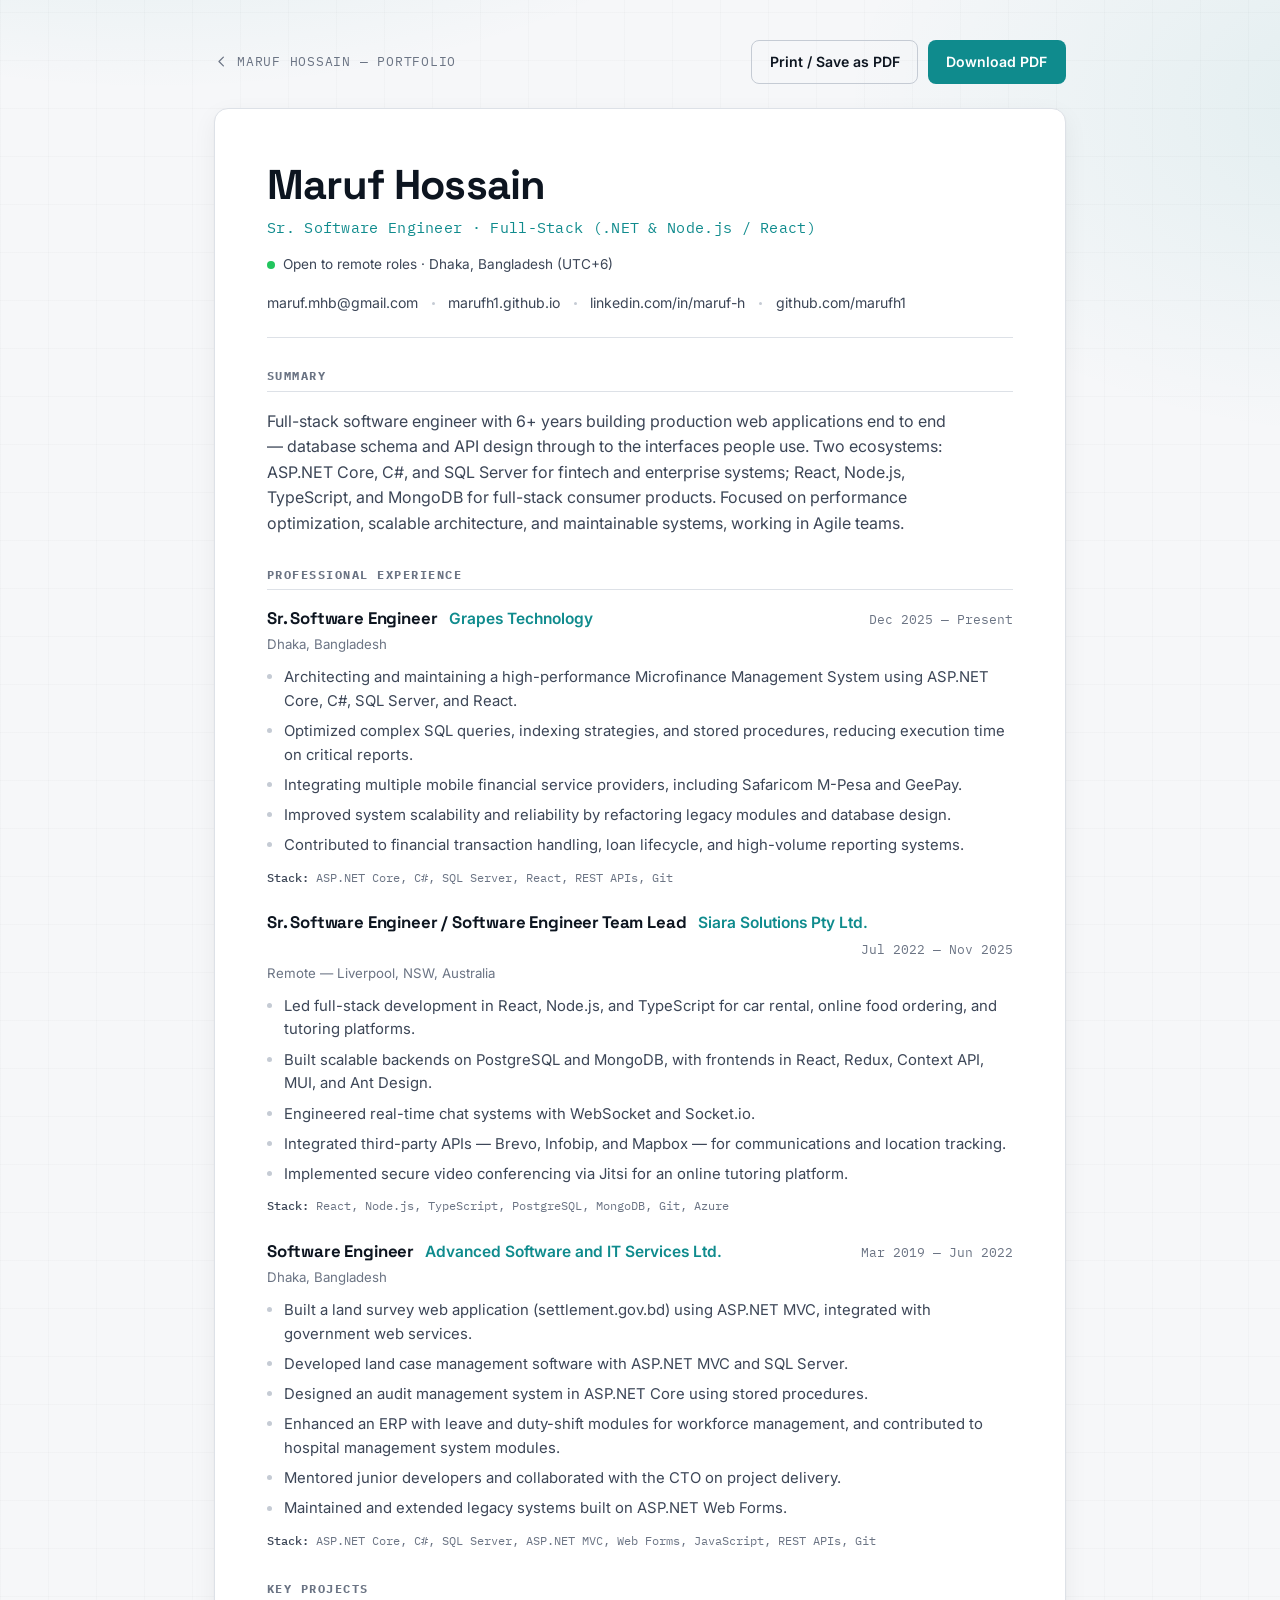
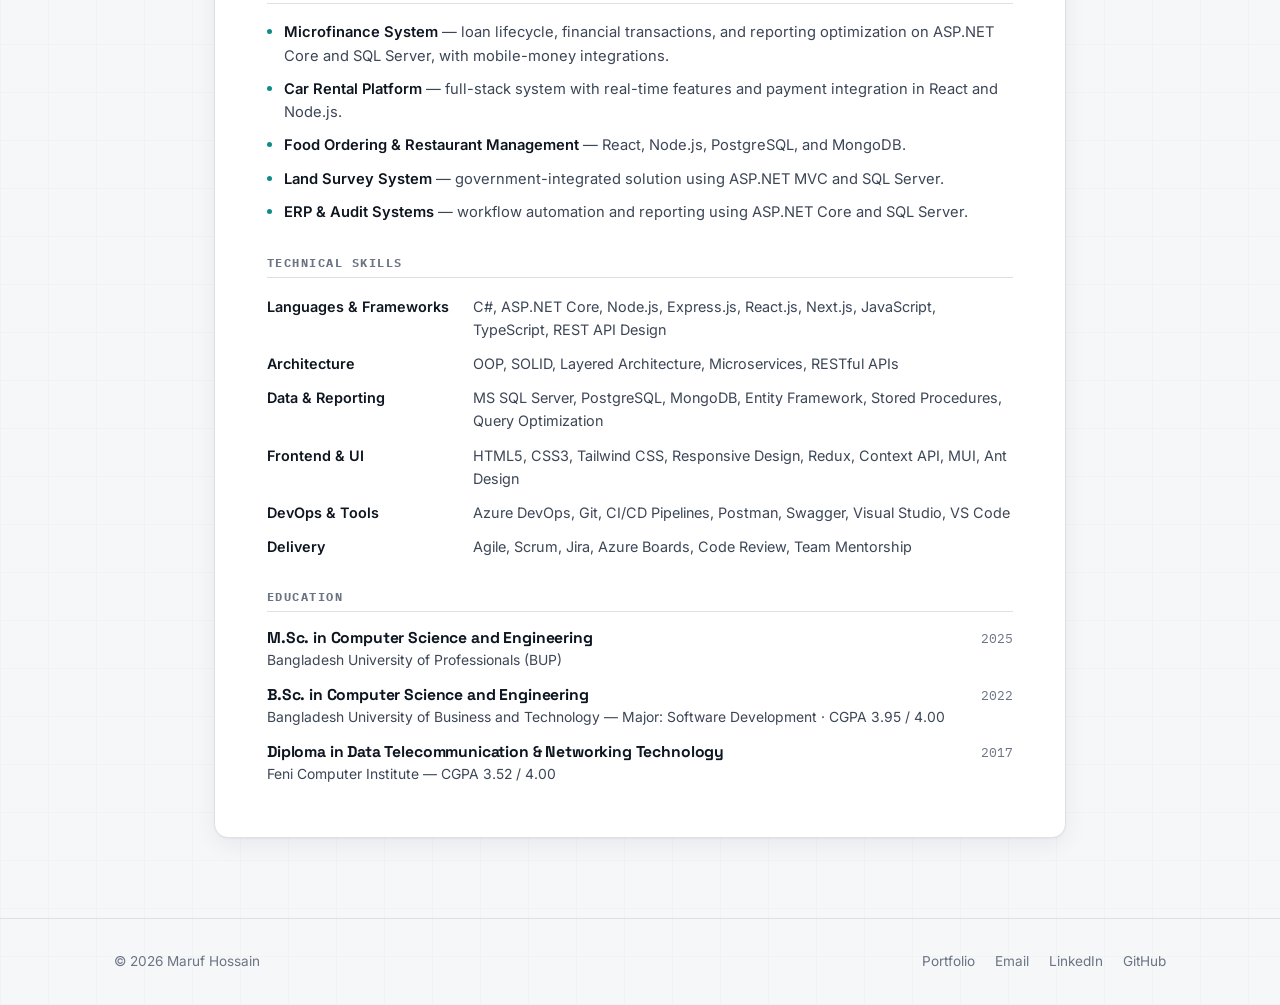
==== resume/index.html @ 2d306244 "ok" ====
<!doctype html>
<html lang="en">
<head>
<meta charset="UTF-8" />
<meta name="viewport" content="width=device-width, initial-scale=1" />
<title>Résumé — Maruf Hossain, Full-Stack Software Engineer</title>
<meta name="description" content="Résumé of Maruf Hossain — full-stack software engineer with 6+ years across ASP.NET Core, C#, SQL Server, React, Node.js, and TypeScript. Fintech and product platforms. Open to remote roles." />
<meta name="author" content="Maruf Hossain" />
<link rel="canonical" href="https://marufh1.github.io/resume/" />
<meta name="robots" content="index, follow" />

<!-- Open Graph -->
<meta property="og:type" content="profile" />
<meta property="og:site_name" content="Maruf Hossain" />
<meta property="og:locale" content="en_US" />
<meta property="og:title" content="Résumé — Maruf Hossain, Full-Stack Software Engineer" />
<meta property="og:description" content="6+ years across ASP.NET Core, SQL Server, React, and Node.js — fintech and product platforms. Open to remote roles." />
<meta property="og:url" content="https://marufh1.github.io/resume/" />
<meta property="og:image" content="https://marufh1.github.io/assets/img/og-card.png" />
<meta property="og:image:width" content="1200" />
<meta property="og:image:height" content="630" />
<meta name="twitter:card" content="summary_large_image" />
<meta name="twitter:title" content="Résumé — Maruf Hossain" />
<meta name="twitter:description" content="Full-stack software engineer — ASP.NET Core, SQL Server, React, Node.js. Open to remote roles." />
<meta name="twitter:image" content="https://marufh1.github.io/assets/img/og-card.png" />

<meta name="theme-color" content="#0a0f16" />
<link rel="icon" href="/favicon.svg" type="image/svg+xml" />
<link rel="apple-touch-icon" href="/apple-touch-icon.png" />
<link rel="manifest" href="/site.webmanifest" />
<link rel="preconnect" href="https://fonts.googleapis.com" />
<link rel="preconnect" href="https://fonts.gstatic.com" crossorigin />
<link href="https://fonts.googleapis.com/css2?family=Space+Grotesk:wght@500;600;700&family=Inter:wght@400;500;600;700&family=IBM+Plex+Mono:wght@500&display=swap" rel="stylesheet" />
<link rel="stylesheet" href="/assets/css/styles.css" />
<link rel="stylesheet" href="/assets/css/resume.css" />

<script type="application/ld+json">
{
  "@context": "https://schema.org",
  "@type": "ProfilePage",
  "url": "https://marufh1.github.io/resume/",
  "name": "Résumé — Maruf Hossain",
  "mainEntity": {
    "@type": "Person",
    "@id": "https://marufh1.github.io/#person",
    "name": "Maruf Hossain",
    "jobTitle": "Sr. Software Engineer",
    "url": "https://marufh1.github.io/",
    "image": "https://marufh1.github.io/assets/img/maruf-hossain.png",
    "email": "mailto:maruf.mhb@gmail.com",
    "address": { "@type": "PostalAddress", "addressLocality": "Dhaka", "addressCountry": "BD" },
    "sameAs": ["https://www.linkedin.com/in/maruf-h", "https://github.com/marufh1"],
    "worksFor": { "@type": "Organization", "name": "Grapes Technology" },
    "alumniOf": [
      { "@type": "CollegeOrUniversity", "name": "Bangladesh University of Professionals" },
      { "@type": "CollegeOrUniversity", "name": "Bangladesh University of Business and Technology" },
      { "@type": "CollegeOrUniversity", "name": "Feni Computer Institute" }
    ],
    "knowsAbout": ["ASP.NET Core", "C#", "SQL Server", "React", "Node.js", "TypeScript", "REST API Design", "Microservices", "PostgreSQL", "MongoDB", "Query Optimization"]
  }
}
</script>
</head>
<body>
<a class="skip-link" href="#doc">Skip to content</a>

<main class="resume-shell">
  <div class="resume-bar">
    <a class="back" href="/">
      <svg viewBox="0 0 24 24" fill="none" stroke="currentColor" stroke-width="2" stroke-linecap="round" stroke-linejoin="round" aria-hidden="true"><path d="M15 5l-7 7 7 7"/></svg>
      Maruf Hossain — Portfolio
    </a>
    <div class="resume-actions">
      <button id="print-btn" class="btn btn-ghost" type="button">Print / Save as PDF</button>
      <a class="btn btn-primary" href="/assets/resume/Maruf-Hossain-Resume.pdf" download>Download PDF</a>
    </div>
  </div>

  <article class="resume-doc" id="doc">
    <header class="doc-head">
      <h1>Maruf Hossain</h1>
      <div class="doc-role">Sr. Software Engineer · Full-Stack (.NET &amp; Node.js / React)</div>
      <div class="doc-status"><span class="live-dot" aria-hidden="true"></span> Open to remote roles · Dhaka, Bangladesh (UTC+6)</div>
      <ul class="doc-contact">
        <li><a href="mailto:maruf.mhb@gmail.com">maruf.mhb@gmail.com</a></li>
        <li><a href="https://marufh1.github.io/">marufh1.github.io</a></li>
        <li><a href="https://www.linkedin.com/in/maruf-h" rel="me noopener" target="_blank">linkedin.com/in/maruf-h</a></li>
        <li><a href="https://github.com/marufh1" rel="me noopener" target="_blank">github.com/marufh1</a></li>
      </ul>
    </header>

    <section class="resume-section">
      <h2>Summary</h2>
      <p class="lede">
        Full-stack software engineer with 6+ years building production web applications end to end —
        database schema and API design through to the interfaces people use. Two ecosystems: ASP.NET Core,
        C#, and SQL Server for fintech and enterprise systems; React, Node.js, TypeScript, and MongoDB for
        full-stack consumer products. Focused on performance optimization, scalable architecture, and
        maintainable systems, working in Agile teams.
      </p>
    </section>

    <section class="resume-section">
      <h2>Professional Experience</h2>

      <div class="job">
        <div class="job-head">
          <h3>Sr. Software Engineer</h3>
          <span class="at">Grapes Technology</span>
          <span class="period">Dec 2025 — Present</span>
        </div>
        <div class="place">Dhaka, Bangladesh</div>
        <ul>
          <li>Architecting and maintaining a high-performance Microfinance Management System using ASP.NET Core, C#, SQL Server, and React.</li>
          <li>Optimized complex SQL queries, indexing strategies, and stored procedures, reducing execution time on critical reports.</li>
          <li>Integrating multiple mobile financial service providers, including Safaricom M-Pesa and GeePay.</li>
          <li>Improved system scalability and reliability by refactoring legacy modules and database design.</li>
          <li>Contributed to financial transaction handling, loan lifecycle, and high-volume reporting systems.</li>
        </ul>
        <div class="stack"><b>Stack:</b> ASP.NET Core, C#, SQL Server, React, REST APIs, Git</div>
      </div>

      <div class="job">
        <div class="job-head">
          <h3>Sr. Software Engineer / Software Engineer Team Lead</h3>
          <span class="at">Siara Solutions Pty Ltd.</span>
          <span class="period">Jul 2022 — Nov 2025</span>
        </div>
        <div class="place">Remote — Liverpool, NSW, Australia</div>
        <ul>
          <li>Led full-stack development in React, Node.js, and TypeScript for car rental, online food ordering, and tutoring platforms.</li>
          <li>Built scalable backends on PostgreSQL and MongoDB, with frontends in React, Redux, Context API, MUI, and Ant Design.</li>
          <li>Engineered real-time chat systems with WebSocket and Socket.io.</li>
          <li>Integrated third-party APIs — Brevo, Infobip, and Mapbox — for communications and location tracking.</li>
          <li>Implemented secure video conferencing via Jitsi for an online tutoring platform.</li>
        </ul>
        <div class="stack"><b>Stack:</b> React, Node.js, TypeScript, PostgreSQL, MongoDB, Git, Azure</div>
      </div>

      <div class="job">
        <div class="job-head">
          <h3>Software Engineer</h3>
          <span class="at">Advanced Software and IT Services Ltd.</span>
          <span class="period">Mar 2019 — Jun 2022</span>
        </div>
        <div class="place">Dhaka, Bangladesh</div>
        <ul>
          <li>Built a land survey web application (settlement.gov.bd) using ASP.NET MVC, integrated with government web services.</li>
          <li>Developed land case management software with ASP.NET MVC and SQL Server.</li>
          <li>Designed an audit management system in ASP.NET Core using stored procedures.</li>
          <li>Enhanced an ERP with leave and duty-shift modules for workforce management, and contributed to hospital management system modules.</li>
          <li>Mentored junior developers and collaborated with the CTO on project delivery.</li>
          <li>Maintained and extended legacy systems built on ASP.NET Web Forms.</li>
        </ul>
        <div class="stack"><b>Stack:</b> ASP.NET Core, C#, SQL Server, ASP.NET MVC, Web Forms, JavaScript, REST APIs, Git</div>
      </div>
    </section>

    <section class="resume-section">
      <h2>Key Projects</h2>
      <ul class="proj-list">
        <li><b>Microfinance System</b> — loan lifecycle, financial transactions, and reporting optimization on ASP.NET Core and SQL Server, with mobile-money integrations.</li>
        <li><b>Car Rental Platform</b> — full-stack system with real-time features and payment integration in React and Node.js.</li>
        <li><b>Food Ordering &amp; Restaurant Management</b> — React, Node.js, PostgreSQL, and MongoDB.</li>
        <li><b>Land Survey System</b> — government-integrated solution using ASP.NET MVC and SQL Server.</li>
        <li><b>ERP &amp; Audit Systems</b> — workflow automation and reporting using ASP.NET Core and SQL Server.</li>
      </ul>
    </section>

    <section class="resume-section">
      <h2>Technical Skills</h2>
      <dl class="skill-defs">
        <dt>Languages &amp; Frameworks</dt>
        <dd>C#, ASP.NET Core, Node.js, Express.js, React.js, Next.js, JavaScript, TypeScript, REST API Design</dd>
        <dt>Architecture</dt>
        <dd>OOP, SOLID, Layered Architecture, Microservices, RESTful APIs</dd>
        <dt>Data &amp; Reporting</dt>
        <dd>MS SQL Server, PostgreSQL, MongoDB, Entity Framework, Stored Procedures, Query Optimization</dd>
        <dt>Frontend &amp; UI</dt>
        <dd>HTML5, CSS3, Tailwind CSS, Responsive Design, Redux, Context API, MUI, Ant Design</dd>
        <dt>DevOps &amp; Tools</dt>
        <dd>Azure DevOps, Git, CI/CD Pipelines, Postman, Swagger, Visual Studio, VS Code</dd>
        <dt>Delivery</dt>
        <dd>Agile, Scrum, Jira, Azure Boards, Code Review, Team Mentorship</dd>
      </dl>
    </section>

    <section class="resume-section">
      <h2>Education</h2>
      <div class="edu-list2">
        <div class="edu-row">
          <div>
            <h3>M.Sc. in Computer Science and Engineering</h3>
            <div class="org">Bangladesh University of Professionals (BUP)</div>
          </div>
          <div class="yr">2025</div>
        </div>
        <div class="edu-row">
          <div>
            <h3>B.Sc. in Computer Science and Engineering</h3>
            <div class="org">Bangladesh University of Business and Technology — Major: Software Development · CGPA 3.95 / 4.00</div>
          </div>
          <div class="yr">2022</div>
        </div>
        <div class="edu-row">
          <div>
            <h3>Diploma in Data Telecommunication &amp; Networking Technology</h3>
            <div class="org">Feni Computer Institute — CGPA 3.52 / 4.00</div>
          </div>
          <div class="yr">2017</div>
        </div>
      </div>
    </section>
  </article>
</main>

<footer class="site-footer">
  <div class="container footer-inner">
    <span>© <span id="year">2026</span> Maruf Hossain</span>
    <div class="footer-links">
      <a href="/">Portfolio</a>
      <a href="mailto:maruf.mhb@gmail.com">Email</a>
      <a href="https://www.linkedin.com/in/maruf-h" target="_blank" rel="me noopener noreferrer">LinkedIn</a>
      <a href="https://github.com/marufh1" target="_blank" rel="me noopener noreferrer">GitHub</a>
    </div>
  </div>
</footer>

<script src="/assets/js/main.js"></script>
<script>
  (function () {
    var b = document.getElementById("print-btn");
    if (b) b.addEventListener("click", function () { window.print(); });
  })();
</script>
</body>
</html>
---- assets/css/styles.css ----
/* ============================================================
   Maruf Hossain — Portfolio
   Design system: dark-first, editorial/technical, restrained teal accent
   ============================================================ */

:root {
  --font-head: "Space Grotesk", "Segoe UI", system-ui, sans-serif;
  --font-body: "Inter", "Segoe UI", system-ui, sans-serif;
  --font-mono: "IBM Plex Mono", "SFMono-Regular", Consolas, monospace;

  /* Light palette (default tokens) */
  --bg: #f6f7f9;
  --bg-raised: #ffffff;
  --bg-sunken: #eef0f3;
  --ink: #0d1520;
  --ink-soft: #3c4657;
  --ink-faint: #6b7484;
  --border: #dde1e7;
  --border-strong: #c5cbd4;
  --accent: #0f8b8d;
  --accent-strong: #0a6b6d;
  --accent-ink: #ffffff;
  --accent-tint: rgba(15, 139, 141, 0.1);
  --shadow: 0 1px 2px rgba(13, 21, 32, 0.04), 0 8px 24px rgba(13, 21, 32, 0.06);
  --radius: 14px;
  --radius-sm: 8px;
  --focus-ring: #0f8b8d;
  --max-width: 1100px;
}

@media (prefers-color-scheme: dark) {
  :root:not([data-theme="light"]) {
    --bg: #0a0f16;
    --bg-raised: #10161f;
    --bg-sunken: #060a10;
    --ink: #eef1f5;
    --ink-soft: #b7c0cd;
    --ink-faint: #7e8a99;
    --border: #1d2733;
    --border-strong: #2b3745;
    --accent: #2dd4c8;
    --accent-strong: #7fe9de;
    --accent-ink: #05201f;
    --accent-tint: rgba(45, 212, 200, 0.12);
    --shadow: 0 1px 2px rgba(0, 0, 0, 0.3), 0 12px 32px rgba(0, 0, 0, 0.35);
  }
}

:root[data-theme="dark"] {
  --bg: #0a0f16;
  --bg-raised: #10161f;
  --bg-sunken: #060a10;
  --ink: #eef1f5;
  --ink-soft: #b7c0cd;
  --ink-faint: #7e8a99;
  --border: #1d2733;
  --border-strong: #2b3745;
  --accent: #2dd4c8;
  --accent-strong: #7fe9de;
  --accent-ink: #05201f;
  --accent-tint: rgba(45, 212, 200, 0.12);
  --shadow: 0 1px 2px rgba(0, 0, 0, 0.3), 0 12px 32px rgba(0, 0, 0, 0.35);
}

/* ---------- Reset ---------- */
*, *::before, *::after { box-sizing: border-box; }
html { scroll-behavior: smooth; }
@media (prefers-reduced-motion: reduce) {
  html { scroll-behavior: auto; }
  *, *::before, *::after {
    animation-duration: 0.001ms !important;
    animation-iteration-count: 1 !important;
    transition-duration: 0.001ms !important;
    scroll-behavior: auto !important;
  }
}

body {
  margin: 0;
  background-color: var(--bg);
  background-image:
    radial-gradient(1100px 620px at 12% -12%, color-mix(in srgb, var(--accent) 16%, transparent), transparent 65%),
    radial-gradient(900px 560px at 108% 4%, color-mix(in srgb, var(--accent) 9%, transparent), transparent 60%),
    repeating-linear-gradient(0deg, color-mix(in srgb, var(--ink) 4%, transparent) 0px, transparent 1px 48px),
    repeating-linear-gradient(90deg, color-mix(in srgb, var(--ink) 4%, transparent) 0px, transparent 1px 48px);
  background-repeat: no-repeat, no-repeat, repeat, repeat;
  color: var(--ink);
  font-family: var(--font-body);
  font-size: 16px;
  line-height: 1.6;
  -webkit-font-smoothing: antialiased;
  transition: background-color 0.25s ease, color 0.25s ease;
}

img { max-width: 100%; display: block; }
a { color: inherit; }
h1, h2, h3, h4 {
  font-family: var(--font-head);
  line-height: 1.15;
  margin: 0;
  letter-spacing: -0.01em;
}
p { margin: 0; }
ul { margin: 0; padding: 0; list-style: none; }
button { font: inherit; }

:focus-visible {
  outline: 2px solid var(--focus-ring);
  outline-offset: 3px;
  border-radius: 4px;
}

.visually-hidden {
  position: absolute;
  width: 1px; height: 1px;
  overflow: hidden;
  clip: rect(0 0 0 0);
  white-space: nowrap;
}

.skip-link {
  position: absolute;
  left: 1rem;
  top: -60px;
  background: var(--accent);
  color: var(--accent-ink);
  padding: 0.6rem 1rem;
  border-radius: var(--radius-sm);
  z-index: 200;
  transition: top 0.2s ease;
  font-weight: 600;
}
.skip-link:focus { top: 1rem; }

/* Reveal-on-scroll base state lives early in the cascade so later,
   equal-specificity component :hover rules (e.g. .work-card:hover)
   win once an element has already settled into .is-visible. */
.reveal {
  opacity: 0;
  transform: translateY(16px);
  transition: opacity 0.6s ease, transform 0.6s ease;
}
.reveal.is-visible { opacity: 1; transform: translateY(0); }
@media (prefers-reduced-motion: reduce) {
  .reveal { opacity: 1; transform: none; }
}

.container {
  max-width: var(--max-width);
  margin-inline: auto;
  padding-inline: 1.5rem;
  position: relative;
  z-index: 1;
}
@media (max-width: 420px) {
  .container { padding-inline: 1.1rem; }
}

section {
  position: relative;
  overflow: hidden;
  padding-block: clamp(3.5rem, 7vw, 6rem);
}
.section-alt { background: color-mix(in srgb, var(--bg-sunken) 92%, transparent); }

/* Oversized "echo" numeral in each numbered section — mirrors the 01–05
   index used in the nav so the whole page reads as one numbered system. */
.section-echo {
  position: absolute;
  top: -0.12em;
  right: clamp(-0.5rem, 3vw, 2.5rem);
  font-family: var(--font-mono);
  font-weight: 600;
  font-size: clamp(6rem, 18vw, 13rem);
  line-height: 1;
  color: var(--ink);
  opacity: 0.035;
  pointer-events: none;
  user-select: none;
  z-index: 0;
}

.eyebrow {
  font-family: var(--font-mono);
  font-size: 0.8rem;
  letter-spacing: 0.08em;
  text-transform: uppercase;
  color: var(--accent);
  display: inline-flex;
  align-items: center;
  gap: 0.5rem;
}
.eyebrow::before {
  content: "";
  width: 1.5rem;
  height: 1px;
  background: var(--accent);
}

/* Availability variant — swaps the hairline for a live status dot. */
.eyebrow-live::before { display: none; }
.eyebrow-live { color: var(--ink-soft); }
.live-dot {
  flex: none;
  width: 8px;
  height: 8px;
  border-radius: 50%;
  background: #22c55e;
  box-shadow: 0 0 0 0 rgba(34, 197, 94, 0.5);
  animation: live-pulse 2.4s ease-out infinite;
}
@keyframes live-pulse {
  0%   { box-shadow: 0 0 0 0 rgba(34, 197, 94, 0.5); }
  70%  { box-shadow: 0 0 0 7px rgba(34, 197, 94, 0); }
  100% { box-shadow: 0 0 0 0 rgba(34, 197, 94, 0); }
}
@media (prefers-reduced-motion: reduce) {
  .live-dot { animation: none; }
}

.section-head {
  max-width: 640px;
  margin-bottom: clamp(2rem, 4vw, 3rem);
}
.section-head h2 {
  font-size: clamp(1.7rem, 3vw, 2.3rem);
  margin-top: 0.6rem;
}
.section-head p {
  margin-top: 0.9rem;
  color: var(--ink-soft);
  font-size: 1.05rem;
}

/* ---------- Buttons ---------- */
.btn {
  display: inline-flex;
  align-items: center;
  gap: 0.5rem;
  padding: 0.75rem 1.35rem;
  border-radius: var(--radius-sm);
  font-weight: 600;
  font-size: 0.95rem;
  text-decoration: none;
  border: 1px solid transparent;
  cursor: pointer;
  transition: transform 0.15s ease, background-color 0.15s ease, border-color 0.15s ease, color 0.15s ease;
}
.btn:active { transform: translateY(1px); }
.btn-primary {
  background: var(--accent);
  color: var(--accent-ink);
}
.btn-primary:hover { background: var(--accent-strong); }
.btn-ghost {
  background: transparent;
  border-color: var(--border-strong);
  color: var(--ink);
}
.btn-ghost:hover { border-color: var(--accent); color: var(--accent); }

/* ---------- Header / Nav ---------- */
.site-header {
  position: sticky;
  top: 0;
  z-index: 100;
}
/* Blur lives on a pseudo-element (not on .site-header itself) so the header
   never becomes a containing block for its position:fixed mobile-nav child
   — backdrop-filter/filter on an ancestor breaks fixed-position descendants. */
.site-header::before {
  content: "";
  position: absolute;
  inset: 0;
  z-index: -1;
  background: color-mix(in srgb, var(--bg) 88%, transparent);
  backdrop-filter: saturate(150%) blur(10px);
  -webkit-backdrop-filter: saturate(150%) blur(10px);
}
.nav-inner {
  display: flex;
  align-items: center;
  justify-content: space-between;
  height: 68px;
}
.logo-mark {
  display: flex;
  align-items: center;
  gap: 0.6rem;
  font-family: var(--font-head);
  font-weight: 700;
  font-size: 1.05rem;
  text-decoration: none;
  color: var(--ink);
}
.logo-badge {
  width: 34px;
  height: 34px;
  border-radius: 9px;
  background: var(--accent-tint);
  border: 1px solid var(--border);
  color: var(--accent);
  display: flex;
  align-items: center;
  justify-content: center;
  font-family: var(--font-mono);
  font-weight: 700;
  font-size: 0.85rem;
}

.nav-links {
  display: flex;
  align-items: center;
  gap: 2rem;
}
.nav-links a {
  display: inline-flex;
  align-items: baseline;
  gap: 0.4rem;
  text-decoration: none;
  color: var(--ink-soft);
  font-size: 0.95rem;
  font-weight: 500;
  position: relative;
  padding-block: 0.3rem;
}
.nav-links a:hover, .nav-links a.is-active { color: var(--ink); }
.nav-index {
  font-family: var(--font-mono);
  font-size: 0.72rem;
  color: var(--accent);
  opacity: 0.55;
  transition: opacity 0.15s ease;
}
.nav-links a:hover .nav-index, .nav-links a.is-active .nav-index { opacity: 1; }
.nav-links a.is-active::after {
  content: "";
  position: absolute;
  left: 0; right: 0; bottom: -2px;
  height: 2px;
  background: var(--accent);
  border-radius: 2px;
}

/* Scroll-progress hairline — replaces the old static header border;
   fills left-to-right with scroll position instead of just sitting there. */
.scroll-progress {
  position: absolute;
  left: 0;
  right: 0;
  bottom: 0;
  height: 2px;
  background: var(--border);
}
.scroll-progress span {
  display: block;
  height: 100%;
  width: 0%;
  background: var(--accent);
}

.nav-actions { display: flex; align-items: center; gap: 0.75rem; }

.theme-toggle {
  display: inline-flex;
  border: 1px solid var(--border-strong);
  border-radius: 999px;
  padding: 3px;
  gap: 2px;
  background: var(--bg-raised);
}
.theme-toggle button {
  border: none;
  background: transparent;
  color: var(--ink-faint);
  width: 30px;
  height: 30px;
  border-radius: 999px;
  display: flex;
  align-items: center;
  justify-content: center;
  cursor: pointer;
}
.theme-toggle button.is-active {
  background: var(--accent-tint);
  color: var(--accent);
}
.theme-toggle svg { width: 16px; height: 16px; }

.menu-toggle {
  display: none;
  border: 1px solid var(--border-strong);
  background: var(--bg-raised);
  color: var(--ink);
  width: 40px;
  height: 40px;
  border-radius: var(--radius-sm);
  align-items: center;
  justify-content: center;
  cursor: pointer;
}
.menu-toggle svg { width: 20px; height: 20px; }

@media (max-width: 860px) {
  .nav-links {
    position: fixed;
    inset: 68px 0 0 0;
    background: var(--bg);
    flex-direction: column;
    align-items: flex-start;
    padding: 2rem 1.5rem;
    gap: 1.5rem;
    transform: translateY(-8px);
    opacity: 0;
    visibility: hidden;
    transition: opacity 0.2s ease, transform 0.2s ease, visibility 0.2s;
    border-top: 1px solid var(--border);
  }
  .nav-links.is-open {
    opacity: 1;
    transform: translateY(0);
    visibility: visible;
  }
  .nav-links a { font-size: 1.15rem; }
  .menu-toggle { display: flex; }
  .nav-resume { display: none; }
}

/* ---------- Hero ---------- */
.hero {
  padding-block: clamp(2rem, 4vw, 3.5rem) clamp(3rem, 6vw, 5rem);
}
.hero-grid {
  display: grid;
  grid-template-columns: 1.15fr 0.85fr;
  gap: clamp(2rem, 5vw, 4rem);
  align-items: center;
}
@media (max-width: 900px) {
  .hero-grid { grid-template-columns: 1fr; }
}

.hero h1 {
  font-size: clamp(2rem, 4.4vw, 2.95rem);
  margin-top: 1rem;
}
.hero-accent { color: var(--accent); }
@supports (background-clip: text) or (-webkit-background-clip: text) {
  .hero-accent {
    background: linear-gradient(120deg, var(--accent), color-mix(in srgb, var(--accent) 45%, #7dd3fc));
    -webkit-background-clip: text;
    background-clip: text;
    color: transparent;
  }
}
.hero-lede {
  margin-top: 1.3rem;
  font-size: 1.1rem;
  color: var(--ink-soft);
  max-width: 54ch;
}
.hero-ctas {
  display: flex;
  gap: 0.9rem;
  margin-top: 2rem;
  flex-wrap: wrap;
}

.hero-meta {
  display: flex;
  gap: 1.75rem;
  margin-top: 2.5rem;
  flex-wrap: wrap;
}
.hero-meta div strong {
  display: block;
  font-family: var(--font-head);
  font-size: 1.4rem;
}
.hero-meta div span {
  font-size: 0.85rem;
  color: var(--ink-faint);
}

.focus-panel {
  background: var(--bg-raised);
  border: 1px solid var(--border);
  border-radius: var(--radius);
  padding: 1.5rem;
  box-shadow: var(--shadow);
}
.focus-panel .panel-label {
  font-size: 0.75rem;
  text-transform: uppercase;
  letter-spacing: 0.08em;
  color: var(--ink-faint);
  font-family: var(--font-mono);
  font-weight: 600;
}
.focus-list { margin-top: 1rem; display: flex; flex-direction: column; gap: 0.9rem; }
.focus-list li {
  display: flex;
  gap: 0.75rem;
  align-items: flex-start;
  font-size: 0.92rem;
  color: var(--ink-soft);
}
.focus-list li strong { color: var(--ink); font-weight: 600; }
.focus-dot {
  flex: none;
  width: 6px; height: 6px;
  border-radius: 50%;
  background: var(--accent);
  margin-top: 0.55rem;
}

.system-diagram { margin-top: 1.5rem; border-top: 1px solid var(--border); padding-top: 1.25rem; }
.system-diagram svg { width: 100%; height: auto; display: block; }
.diagram-flow {
  stroke: var(--accent);
  stroke-width: 1.6;
  fill: none;
  stroke-dasharray: 6 7;
  animation: dash-flow 14s linear infinite;
}
.diagram-node { fill: var(--bg-raised); stroke: var(--border-strong); stroke-width: 1.4; }
.diagram-node.is-accent { stroke: var(--accent); }
.diagram-dot { fill: var(--accent); }
@keyframes dash-flow {
  to { stroke-dashoffset: -260; }
}
@media (prefers-reduced-motion: reduce) {
  .diagram-flow { animation: none; }
}

/* ---------- About ---------- */
.about-grid {
  display: grid;
  grid-template-columns: 1fr 1fr;
  gap: clamp(2rem, 5vw, 4rem);
  align-items: start;
}
@media (max-width: 900px) {
  .about-grid { grid-template-columns: 1fr; }
}
.about-copy p { color: var(--ink-soft); margin-bottom: 1rem; font-size: 1.02rem; }
.about-portrait {
  display: flex;
  align-items: center;
  gap: 1rem;
  margin-bottom: 1.5rem;
}
.about-portrait img {
  width: 64px; height: 64px;
  border-radius: 50%;
  object-fit: cover;
  border: 2px solid var(--border);
}
.about-portrait div strong { font-family: var(--font-head); font-size: 1.05rem; }
.about-portrait div span { display: block; font-size: 0.88rem; color: var(--ink-faint); }

.how-i-work {
  background: var(--bg-raised);
  border: 1px solid var(--border);
  border-radius: var(--radius);
  padding: 1.75rem;
  box-shadow: var(--shadow);
}
.how-i-work h3 {
  font-size: 0.75rem;
  text-transform: uppercase;
  letter-spacing: 0.08em;
  color: var(--ink-faint);
  font-family: var(--font-mono);
  font-weight: 600;
  margin-bottom: 1.1rem;
}
.how-i-work ul { display: flex; flex-direction: column; gap: 1.1rem; }
.how-i-work li { display: flex; gap: 0.9rem; }
.how-i-work .icon {
  flex: none;
  width: 36px; height: 36px;
  border-radius: 9px;
  background: var(--accent-tint);
  color: var(--accent);
  display: flex; align-items: center; justify-content: center;
}
.how-i-work .icon svg { width: 18px; height: 18px; }
.how-i-work strong { display: block; font-size: 0.98rem; }
.how-i-work span { font-size: 0.9rem; color: var(--ink-faint); }

/* ---------- Experience timeline ---------- */
.timeline { position: relative; }
.timeline::before {
  content: "";
  position: absolute;
  left: 7px;
  top: 6px;
  bottom: 6px;
  width: 1px;
  background: var(--border-strong);
}
.timeline-item {
  position: relative;
  padding-left: 2.25rem;
  padding-bottom: clamp(2rem, 4vw, 2.75rem);
}
.timeline-item:last-child { padding-bottom: 0; }
.timeline-item::before {
  content: "";
  position: absolute;
  left: 0; top: 6px;
  width: 15px; height: 15px;
  border-radius: 50%;
  background: var(--bg);
  border: 2px solid var(--accent);
}
.timeline-head {
  display: flex;
  flex-wrap: wrap;
  align-items: baseline;
  gap: 0.5rem 1rem;
  margin-bottom: 0.4rem;
}
.timeline-head h3 { font-size: 1.15rem; }
.timeline-company { color: var(--accent); font-weight: 600; font-size: 0.98rem; }
.timeline-period {
  font-family: var(--font-mono);
  font-size: 0.82rem;
  color: var(--ink-faint);
  margin-left: auto;
}
.timeline-location { font-size: 0.85rem; color: var(--ink-faint); margin-bottom: 0.75rem; }
.timeline-item ul { display: flex; flex-direction: column; gap: 0.55rem; margin-bottom: 0.9rem; }
.timeline-item ul li {
  color: var(--ink-soft);
  font-size: 0.97rem;
  padding-left: 1.1rem;
  position: relative;
}
.timeline-item ul li::before {
  content: "";
  position: absolute;
  left: 0; top: 0.65em;
  width: 5px; height: 5px;
  background: var(--border-strong);
  border-radius: 50%;
}
.tech-row { display: flex; flex-wrap: wrap; gap: 0.5rem; }
.tech-tag {
  font-family: var(--font-mono);
  font-size: 0.78rem;
  padding: 0.28rem 0.6rem;
  border-radius: 999px;
  background: var(--bg-sunken);
  border: 1px solid var(--border);
  color: var(--ink-soft);
}

/* ---------- Selected work ---------- */
.work-grid {
  display: grid;
  grid-template-columns: repeat(2, 1fr);
  gap: 1.5rem;
}
@media (max-width: 760px) {
  .work-grid { grid-template-columns: 1fr; }
}
.work-card {
  background: var(--bg-raised);
  border: 1px solid var(--border);
  border-radius: var(--radius);
  padding: 1.75rem;
  display: flex;
  flex-direction: column;
  gap: 1rem;
  box-shadow: var(--shadow);
  transition: transform 0.2s ease, border-color 0.2s ease, box-shadow 0.2s ease;
}
.work-card:hover {
  transform: translateY(-3px);
  border-color: var(--accent);
  box-shadow: var(--shadow), 0 0 0 1px color-mix(in srgb, var(--accent) 25%, transparent);
}
.work-card-top { display: flex; justify-content: space-between; align-items: flex-start; gap: 1rem; }
.work-card h3 { font-size: 1.15rem; }
.work-tag {
  font-family: var(--font-mono);
  font-size: 0.72rem;
  text-transform: uppercase;
  letter-spacing: 0.05em;
  color: var(--accent);
  background: var(--accent-tint);
  padding: 0.3rem 0.6rem;
  border-radius: 999px;
  white-space: nowrap;
}
.work-field { font-size: 0.9rem; }
.work-field strong {
  display: block;
  font-size: 0.72rem;
  text-transform: uppercase;
  letter-spacing: 0.06em;
  color: var(--ink-faint);
  margin-bottom: 0.3rem;
  font-family: var(--font-mono);
}
.work-field p, .work-field span { color: var(--ink-soft); }

.work-details {
  border-top: 1px solid var(--border);
  padding-top: 1rem;
  margin-top: 0.2rem;
}
.work-details summary {
  cursor: pointer;
  font-weight: 600;
  font-size: 0.9rem;
  color: var(--accent);
  list-style: none;
  display: flex;
  align-items: center;
  gap: 0.4rem;
}
.work-details summary::-webkit-details-marker { display: none; }
.work-details summary::after {
  content: "+";
  font-family: var(--font-mono);
  margin-left: auto;
  font-size: 1rem;
}
.work-details[open] summary::after { content: "\2212"; }
.work-details p { margin-top: 0.8rem; color: var(--ink-soft); font-size: 0.92rem; }

/* ---------- Skills ---------- */
/* Explicit column counts (not auto-fit) because there are exactly 5 skill
   cards: auto-fit's column count depends on viewport width and, at some
   widths, splits 5 items 2+2+1 or 4+1 leaving one card orphaned in its own
   row. Forcing 2-then-3 columns and spanning the odd one out avoids that
   at every width instead of only the one width it was last tuned for. */
.skills-grid {
  display: grid;
  grid-template-columns: 1fr;
  gap: 1.5rem;
}
@media (min-width: 640px) {
  .skills-grid { grid-template-columns: repeat(2, 1fr); }
  .skills-grid > :last-child { grid-column: 1 / -1; }
}
@media (min-width: 980px) {
  .skills-grid { grid-template-columns: repeat(3, 1fr); }
  .skills-grid > :last-child { grid-column: auto; }
}
.skill-card {
  background: var(--bg-raised);
  border: 1px solid var(--border);
  border-radius: var(--radius);
  padding: 1.5rem;
  transition: transform 0.2s ease, border-color 0.2s ease;
}
.skill-card:hover {
  transform: translateY(-3px);
  border-color: var(--accent);
}
.skill-card h3 {
  font-size: 0.95rem;
  margin-bottom: 1rem;
  display: flex;
  align-items: center;
  gap: 0.6rem;
}
.skill-card h3 .icon {
  width: 30px; height: 30px;
  border-radius: 8px;
  background: var(--accent-tint);
  color: var(--accent);
  display: flex; align-items: center; justify-content: center;
  flex: none;
}
.skill-card h3 .icon svg { width: 16px; height: 16px; }
.skill-tags { display: flex; flex-wrap: wrap; gap: 0.5rem; }
.skill-tags span {
  font-size: 0.83rem;
  padding: 0.35rem 0.7rem;
  border-radius: var(--radius-sm);
  background: var(--bg-sunken);
  border: 1px solid var(--border);
  color: var(--ink-soft);
}

/* ---------- Education ---------- */
.edu-list { display: flex; flex-direction: column; gap: 1.25rem; }
.edu-item {
  display: flex;
  justify-content: space-between;
  gap: 1rem;
  flex-wrap: wrap;
  padding: 1.25rem 1.5rem;
  border: 1px solid var(--border);
  border-radius: var(--radius);
  background: var(--bg-raised);
}
.edu-item h3 { font-size: 1.02rem; }
.edu-item .edu-org { color: var(--ink-soft); font-size: 0.92rem; margin-top: 0.2rem; }
.edu-item .edu-meta {
  text-align: right;
  font-family: var(--font-mono);
  font-size: 0.82rem;
  color: var(--ink-faint);
  white-space: nowrap;
}

/* ---------- Contact ---------- */
/* Explicit column counts for the same reason as .skills-grid: 5 contact
   cards under auto-fit split 4+1 at desktop widths, orphaning "Resume"
   in its own row with empty space beside it. */
.contact-grid {
  display: grid;
  grid-template-columns: 1fr;
  gap: 1.25rem;
}
@media (min-width: 560px) {
  .contact-grid { grid-template-columns: repeat(2, 1fr); }
  .contact-grid > :last-child { grid-column: 1 / -1; }
}
@media (min-width: 860px) {
  .contact-grid { grid-template-columns: repeat(3, 1fr); }
  .contact-grid > :last-child { grid-column: auto; }
}
.contact-card {
  background: var(--bg-raised);
  border: 1px solid var(--border);
  border-radius: var(--radius);
  padding: 1.5rem;
  display: flex;
  flex-direction: column;
  gap: 0.9rem;
  text-decoration: none;
  color: var(--ink);
  transition: border-color 0.15s ease, transform 0.15s ease;
}
.contact-card:hover { border-color: var(--accent); transform: translateY(-2px); }
.contact-card .icon {
  width: 38px; height: 38px;
  border-radius: 10px;
  background: var(--accent-tint);
  color: var(--accent);
  display: flex; align-items: center; justify-content: center;
}
.contact-card .icon svg { width: 19px; height: 19px; }
.contact-card strong { font-size: 0.95rem; }
.contact-card span { font-size: 0.85rem; color: var(--ink-faint); word-break: break-word; }

/* ---------- Footer ---------- */
.site-footer {
  border-top: 1px solid var(--border);
  padding-block: 2rem;
}
.footer-inner {
  display: flex;
  justify-content: space-between;
  align-items: center;
  flex-wrap: wrap;
  gap: 1rem;
  font-size: 0.85rem;
  color: var(--ink-faint);
}
.footer-inner a { color: var(--ink-faint); text-decoration: none; }
.footer-inner a:hover { color: var(--accent); }
.footer-links { display: flex; gap: 1.25rem; }
---- assets/css/resume.css ----
/* ============================================================
   Maruf Hossain — Résumé page
   Screen: a single "document" card on the site's grid background.
   Print:  a clean, ATS-friendly black-on-white 1–2 page CV.
   Depends on assets/css/styles.css for tokens, reset, and fonts.
   ============================================================ */

.resume-shell {
  max-width: 900px;
  margin-inline: auto;
  padding: clamp(1.25rem, 4vw, 2.5rem) 1.5rem clamp(3rem, 8vw, 5rem);
  position: relative;
  z-index: 1;
}

/* Neutralise the global `section` padding/overflow for document sections. */
.resume-section {
  padding-block: 0;
  overflow: visible;
  margin-top: 1.9rem;
}

/* ---------- Top bar (screen only) ---------- */
.resume-bar {
  display: flex;
  align-items: center;
  justify-content: space-between;
  gap: 1rem;
  flex-wrap: wrap;
  margin-bottom: 1.5rem;
}
.resume-bar .back {
  display: inline-flex;
  align-items: center;
  gap: 0.5rem;
  font-family: var(--font-mono);
  font-size: 0.8rem;
  letter-spacing: 0.06em;
  text-transform: uppercase;
  color: var(--ink-faint);
  text-decoration: none;
}
.resume-bar .back svg { width: 15px; height: 15px; }
.resume-bar .back:hover { color: var(--accent); }
.resume-actions { display: flex; gap: 0.6rem; flex-wrap: wrap; }
.resume-actions .btn { padding: 0.6rem 1.1rem; font-size: 0.88rem; }

/* ---------- The document ---------- */
.resume-doc {
  background: var(--bg-raised);
  border: 1px solid var(--border);
  border-radius: var(--radius);
  box-shadow: var(--shadow);
  padding: clamp(1.75rem, 5vw, 3.25rem);
}

.doc-head {
  border-bottom: 1px solid var(--border);
  padding-bottom: 1.4rem;
  margin-bottom: 0.4rem;
}
.doc-head h1 {
  font-family: var(--font-head);
  font-size: clamp(1.9rem, 5vw, 2.6rem);
  letter-spacing: -0.02em;
}
.doc-role {
  margin-top: 0.4rem;
  font-family: var(--font-mono);
  font-size: 0.95rem;
  letter-spacing: 0.02em;
  color: var(--accent);
}
.doc-status {
  margin-top: 0.9rem;
  display: inline-flex;
  align-items: center;
  gap: 0.5rem;
  font-size: 0.85rem;
  color: var(--ink-soft);
}
.doc-status .live-dot {
  width: 8px; height: 8px; border-radius: 50%;
  background: #22c55e;
  flex: none;
}
.doc-contact {
  margin-top: 1rem;
  display: flex;
  flex-wrap: wrap;
  gap: 0.35rem 0.85rem;
  font-size: 0.88rem;
  color: var(--ink-soft);
}
.doc-contact a { color: var(--ink-soft); text-decoration: none; }
.doc-contact a:hover { color: var(--accent); }
.doc-contact li { display: flex; align-items: center; gap: 0.85rem; }
.doc-contact li:not(:last-child)::after {
  content: "";
  width: 3px; height: 3px; border-radius: 50%;
  background: var(--border-strong);
}

.resume-section > h2 {
  font-family: var(--font-mono);
  font-size: 0.78rem;
  text-transform: uppercase;
  letter-spacing: 0.12em;
  color: var(--ink-faint);
  padding-bottom: 0.5rem;
  border-bottom: 1px solid var(--border);
  margin-bottom: 1.05rem;
}
.resume-section .lede {
  color: var(--ink-soft);
  font-size: 1rem;
  max-width: 68ch;
}

/* ---------- Experience ---------- */
.job { margin-bottom: 1.5rem; }
.job:last-child { margin-bottom: 0; }
.job-head {
  display: flex;
  flex-wrap: wrap;
  align-items: baseline;
  gap: 0.25rem 0.7rem;
}
.job-head h3 { font-family: var(--font-head); font-size: 1.05rem; }
.job-head .at { color: var(--accent); font-weight: 600; font-size: 0.97rem; }
.job-head .period {
  margin-left: auto;
  font-family: var(--font-mono);
  font-size: 0.8rem;
  color: var(--ink-faint);
  white-space: nowrap;
}
.job .place { margin-top: 0.15rem; font-size: 0.83rem; color: var(--ink-faint); }
.job ul { margin-top: 0.65rem; display: flex; flex-direction: column; gap: 0.4rem; }
.job ul li {
  position: relative;
  padding-left: 1.05rem;
  font-size: 0.93rem;
  color: var(--ink-soft);
}
.job ul li::before {
  content: "";
  position: absolute;
  left: 0; top: 0.55em;
  width: 5px; height: 5px; border-radius: 50%;
  background: var(--border-strong);
}
.job .stack {
  margin-top: 0.6rem;
  font-family: var(--font-mono);
  font-size: 0.77rem;
  color: var(--ink-faint);
}
.job .stack b { color: var(--ink-soft); font-weight: 500; }

/* ---------- Projects ---------- */
.proj-list { display: flex; flex-direction: column; gap: 0.6rem; }
.proj-list li {
  position: relative;
  padding-left: 1.05rem;
  font-size: 0.92rem;
  color: var(--ink-soft);
}
.proj-list li::before {
  content: "";
  position: absolute;
  left: 0; top: 0.55em;
  width: 5px; height: 5px; border-radius: 50%;
  background: var(--accent);
}
.proj-list li b { color: var(--ink); font-weight: 600; }

/* ---------- Skills ---------- */
.skill-defs { display: grid; gap: 0.7rem 1.5rem; grid-template-columns: max-content 1fr; font-size: 0.9rem; }
.skill-defs dt { font-weight: 600; color: var(--ink); }
.skill-defs dd { margin: 0; color: var(--ink-soft); }
@media (max-width: 620px) {
  .skill-defs { grid-template-columns: 1fr; gap: 0.15rem; }
  .skill-defs dd { margin-bottom: 0.65rem; }
}

/* ---------- Education ---------- */
.edu-list2 { display: flex; flex-direction: column; gap: 0.9rem; }
.edu-row {
  display: flex;
  justify-content: space-between;
  gap: 0.75rem 1.25rem;
  flex-wrap: wrap;
}
.edu-row h3 { font-family: var(--font-head); font-size: 0.98rem; }
.edu-row .org { margin-top: 0.15rem; font-size: 0.87rem; color: var(--ink-soft); }
.edu-row .yr {
  font-family: var(--font-mono);
  font-size: 0.8rem;
  color: var(--ink-faint);
  white-space: nowrap;
}

/* ---------- Print: clean CV ---------- */
@media print {
  @page { margin: 14mm; }

  html, body {
    background: #fff !important;
    color: #000 !important;
  }
  body {
    background-image: none !important;
    font-size: 10pt;
    line-height: 1.4;
  }

  .site-header,
  .site-footer,
  .resume-bar,
  .skip-link { display: none !important; }

  .resume-shell { max-width: none; padding: 0; }
  .resume-doc {
    background: #fff !important;
    border: 0 !important;
    box-shadow: none !important;
    border-radius: 0 !important;
    padding: 0 !important;
  }

  a { color: #000 !important; text-decoration: none !important; }

  .doc-head h1,
  .doc-role,
  .doc-status,
  .doc-contact,
  .doc-contact a,
  .resume-section > h2,
  .resume-section .lede,
  .job-head h3,
  .job-head .at,
  .job-head .period,
  .job .place,
  .job ul li,
  .job .stack,
  .job .stack b,
  .proj-list li,
  .proj-list li b,
  .skill-defs dt,
  .skill-defs dd,
  .edu-row h3,
  .edu-row .org,
  .edu-row .yr { color: #000 !important; }

  .doc-head,
  .resume-section > h2 { border-color: #999 !important; }

  .job ul li::before,
  .proj-list li::before,
  .doc-contact li:not(:last-child)::after { background: #000 !important; }

  .doc-status .live-dot { display: none; }

  /* Fragmentation: never put `break-inside: avoid` on anything taller than a
     page — Chrome mis-fragments nested flex children when it can't honour it.
     Sections and jobs flow freely; only the short education rows stay whole,
     and a heading never sits alone at the foot of a page. */
  .resume-section { margin-top: 11pt; }
  .edu-row { break-inside: avoid; }
  .doc-head,
  .resume-section > h2 { break-after: avoid; }

  /* Plain block list flow prints more predictably than flex columns. */
  .job { margin-bottom: 8pt; }
  .job ul { display: block; margin-top: 4pt; }
  .job ul li { margin-bottom: 2.5pt; }
  .job .stack { margin-top: 4pt; }

  /* Tighten spacing so the CV lands cleanly in two pages. */
  .doc-head { padding-bottom: 8pt; margin-bottom: 2pt; }
  .doc-contact { margin-top: 7pt; }
  .resume-section > h2 { margin-bottom: 6pt; padding-bottom: 3pt; }
  .resume-section .lede { font-size: 9.5pt; }
  .proj-list { gap: 3pt; }
  .skill-defs { gap: 5pt 1.5rem; }
  .edu-list2 { gap: 6pt; }
}
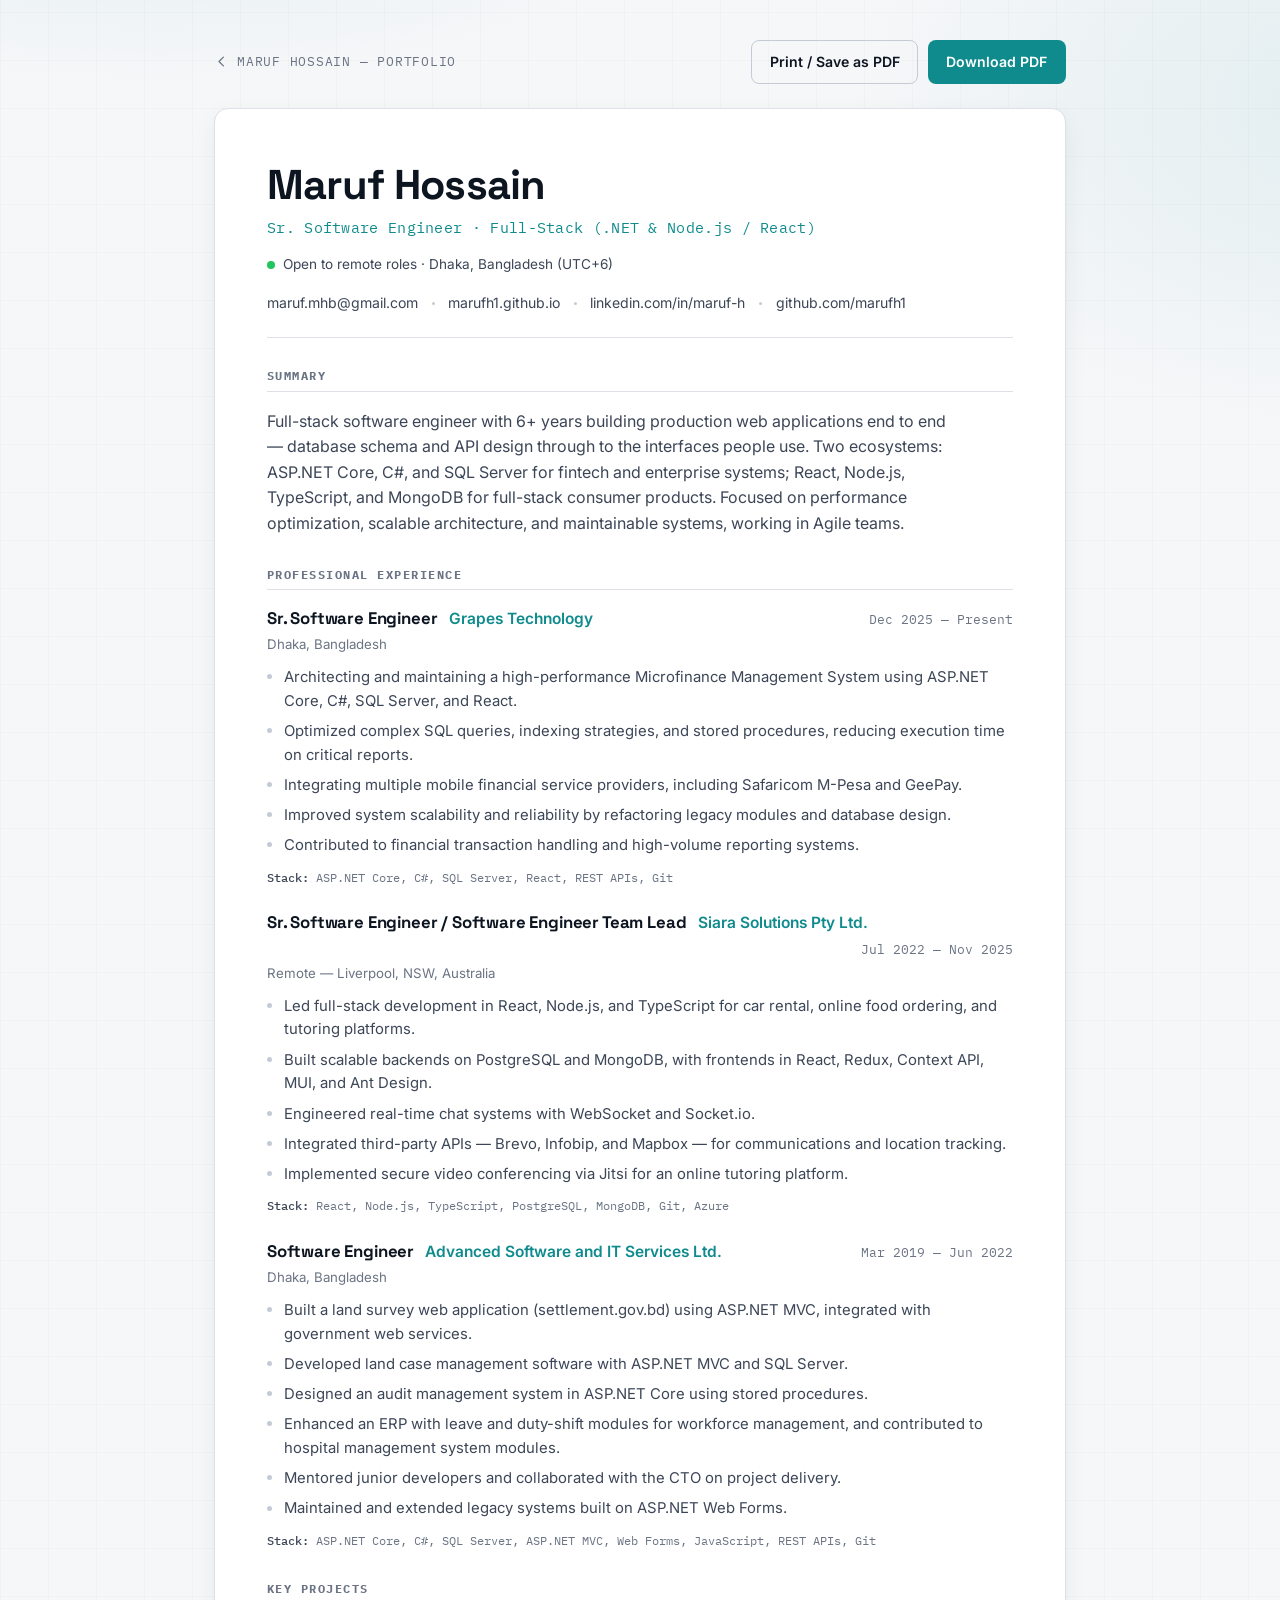
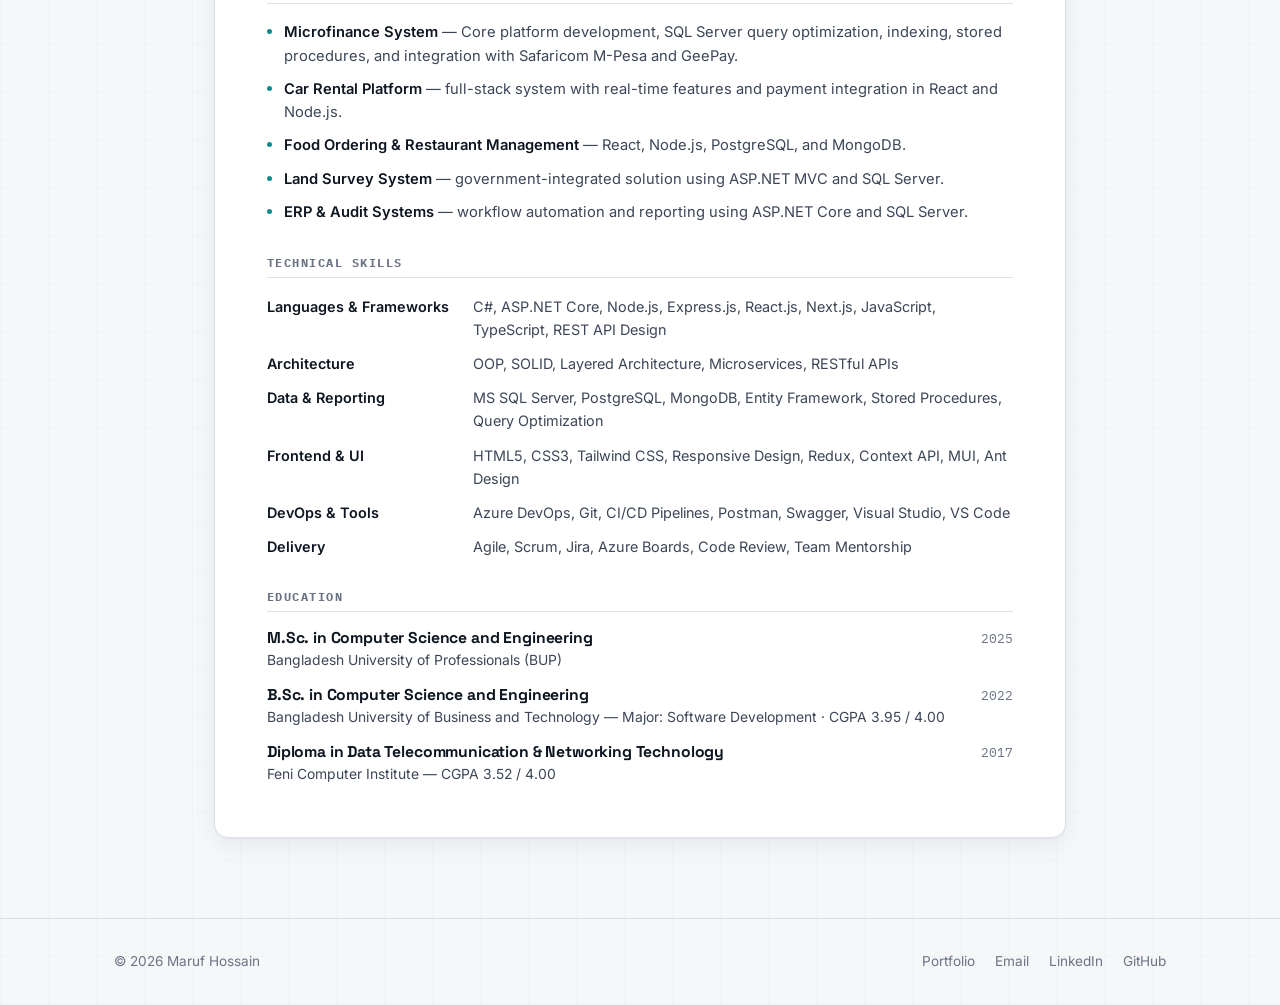
==== commit 515ca991: "ok" ====
--- a/resume/index.html
+++ b/resume/index.html
@@ -1,237 +1,312 @@
 <!doctype html>
 <html lang="en">
-<head>
-<meta charset="UTF-8" />
-<meta name="viewport" content="width=device-width, initial-scale=1" />
-<title>Résumé — Maruf Hossain, Full-Stack Software Engineer</title>
-<meta name="description" content="Résumé of Maruf Hossain — full-stack software engineer with 6+ years across ASP.NET Core, C#, SQL Server, React, Node.js, and TypeScript. Fintech and product platforms. Open to remote roles." />
-<meta name="author" content="Maruf Hossain" />
-<link rel="canonical" href="https://marufh1.github.io/resume/" />
-<meta name="robots" content="index, follow" />
-
-<!-- Open Graph -->
-<meta property="og:type" content="profile" />
-<meta property="og:site_name" content="Maruf Hossain" />
-<meta property="og:locale" content="en_US" />
-<meta property="og:title" content="Résumé — Maruf Hossain, Full-Stack Software Engineer" />
-<meta property="og:description" content="6+ years across ASP.NET Core, SQL Server, React, and Node.js — fintech and product platforms. Open to remote roles." />
-<meta property="og:url" content="https://marufh1.github.io/resume/" />
-<meta property="og:image" content="https://marufh1.github.io/assets/img/og-card.png" />
-<meta property="og:image:width" content="1200" />
-<meta property="og:image:height" content="630" />
-<meta name="twitter:card" content="summary_large_image" />
-<meta name="twitter:title" content="Résumé — Maruf Hossain" />
-<meta name="twitter:description" content="Full-stack software engineer — ASP.NET Core, SQL Server, React, Node.js. Open to remote roles." />
-<meta name="twitter:image" content="https://marufh1.github.io/assets/img/og-card.png" />
-
-<meta name="theme-color" content="#0a0f16" />
-<link rel="icon" href="/favicon.svg" type="image/svg+xml" />
-<link rel="apple-touch-icon" href="/apple-touch-icon.png" />
-<link rel="manifest" href="/site.webmanifest" />
-<link rel="preconnect" href="https://fonts.googleapis.com" />
-<link rel="preconnect" href="https://fonts.gstatic.com" crossorigin />
-<link href="https://fonts.googleapis.com/css2?family=Space+Grotesk:wght@500;600;700&family=Inter:wght@400;500;600;700&family=IBM+Plex+Mono:wght@500&display=swap" rel="stylesheet" />
-<link rel="stylesheet" href="/assets/css/styles.css" />
-<link rel="stylesheet" href="/assets/css/resume.css" />
-
-<script type="application/ld+json">
-{
-  "@context": "https://schema.org",
-  "@type": "ProfilePage",
-  "url": "https://marufh1.github.io/resume/",
-  "name": "Résumé — Maruf Hossain",
-  "mainEntity": {
-    "@type": "Person",
-    "@id": "https://marufh1.github.io/#person",
-    "name": "Maruf Hossain",
-    "jobTitle": "Sr. Software Engineer",
-    "url": "https://marufh1.github.io/",
-    "image": "https://marufh1.github.io/assets/img/maruf-hossain.png",
-    "email": "mailto:maruf.mhb@gmail.com",
-    "address": { "@type": "PostalAddress", "addressLocality": "Dhaka", "addressCountry": "BD" },
-    "sameAs": ["https://www.linkedin.com/in/maruf-h", "https://github.com/marufh1"],
-    "worksFor": { "@type": "Organization", "name": "Grapes Technology" },
-    "alumniOf": [
-      { "@type": "CollegeOrUniversity", "name": "Bangladesh University of Professionals" },
-      { "@type": "CollegeOrUniversity", "name": "Bangladesh University of Business and Technology" },
-      { "@type": "CollegeOrUniversity", "name": "Feni Computer Institute" }
-    ],
-    "knowsAbout": ["ASP.NET Core", "C#", "SQL Server", "React", "Node.js", "TypeScript", "REST API Design", "Microservices", "PostgreSQL", "MongoDB", "Query Optimization"]
-  }
-}
-</script>
-</head>
-<body>
-<a class="skip-link" href="#doc">Skip to content</a>
-
-<main class="resume-shell">
-  <div class="resume-bar">
-    <a class="back" href="/">
-      <svg viewBox="0 0 24 24" fill="none" stroke="currentColor" stroke-width="2" stroke-linecap="round" stroke-linejoin="round" aria-hidden="true"><path d="M15 5l-7 7 7 7"/></svg>
-      Maruf Hossain — Portfolio
-    </a>
-    <div class="resume-actions">
-      <button id="print-btn" class="btn btn-ghost" type="button">Print / Save as PDF</button>
-      <a class="btn btn-primary" href="/assets/resume/Maruf-Hossain-Resume.pdf" download>Download PDF</a>
-    </div>
-  </div>
-
-  <article class="resume-doc" id="doc">
-    <header class="doc-head">
-      <h1>Maruf Hossain</h1>
-      <div class="doc-role">Sr. Software Engineer · Full-Stack (.NET &amp; Node.js / React)</div>
-      <div class="doc-status"><span class="live-dot" aria-hidden="true"></span> Open to remote roles · Dhaka, Bangladesh (UTC+6)</div>
-      <ul class="doc-contact">
-        <li><a href="mailto:maruf.mhb@gmail.com">maruf.mhb@gmail.com</a></li>
-        <li><a href="https://marufh1.github.io/">marufh1.github.io</a></li>
-        <li><a href="https://www.linkedin.com/in/maruf-h" rel="me noopener" target="_blank">linkedin.com/in/maruf-h</a></li>
-        <li><a href="https://github.com/marufh1" rel="me noopener" target="_blank">github.com/marufh1</a></li>
-      </ul>
-    </header>
-
-    <section class="resume-section">
-      <h2>Summary</h2>
-      <p class="lede">
-        Full-stack software engineer with 6+ years building production web applications end to end —
-        database schema and API design through to the interfaces people use. Two ecosystems: ASP.NET Core,
-        C#, and SQL Server for fintech and enterprise systems; React, Node.js, TypeScript, and MongoDB for
-        full-stack consumer products. Focused on performance optimization, scalable architecture, and
-        maintainable systems, working in Agile teams.
-      </p>
-    </section>
-
-    <section class="resume-section">
-      <h2>Professional Experience</h2>
-
-      <div class="job">
-        <div class="job-head">
-          <h3>Sr. Software Engineer</h3>
-          <span class="at">Grapes Technology</span>
-          <span class="period">Dec 2025 — Present</span>
-        </div>
-        <div class="place">Dhaka, Bangladesh</div>
-        <ul>
-          <li>Architecting and maintaining a high-performance Microfinance Management System using ASP.NET Core, C#, SQL Server, and React.</li>
-          <li>Optimized complex SQL queries, indexing strategies, and stored procedures, reducing execution time on critical reports.</li>
-          <li>Integrating multiple mobile financial service providers, including Safaricom M-Pesa and GeePay.</li>
-          <li>Improved system scalability and reliability by refactoring legacy modules and database design.</li>
-          <li>Contributed to financial transaction handling, loan lifecycle, and high-volume reporting systems.</li>
-        </ul>
-        <div class="stack"><b>Stack:</b> ASP.NET Core, C#, SQL Server, React, REST APIs, Git</div>
-      </div>
-
-      <div class="job">
-        <div class="job-head">
-          <h3>Sr. Software Engineer / Software Engineer Team Lead</h3>
-          <span class="at">Siara Solutions Pty Ltd.</span>
-          <span class="period">Jul 2022 — Nov 2025</span>
-        </div>
-        <div class="place">Remote — Liverpool, NSW, Australia</div>
-        <ul>
-          <li>Led full-stack development in React, Node.js, and TypeScript for car rental, online food ordering, and tutoring platforms.</li>
-          <li>Built scalable backends on PostgreSQL and MongoDB, with frontends in React, Redux, Context API, MUI, and Ant Design.</li>
-          <li>Engineered real-time chat systems with WebSocket and Socket.io.</li>
-          <li>Integrated third-party APIs — Brevo, Infobip, and Mapbox — for communications and location tracking.</li>
-          <li>Implemented secure video conferencing via Jitsi for an online tutoring platform.</li>
-        </ul>
-        <div class="stack"><b>Stack:</b> React, Node.js, TypeScript, PostgreSQL, MongoDB, Git, Azure</div>
-      </div>
-
-      <div class="job">
-        <div class="job-head">
-          <h3>Software Engineer</h3>
-          <span class="at">Advanced Software and IT Services Ltd.</span>
-          <span class="period">Mar 2019 — Jun 2022</span>
-        </div>
-        <div class="place">Dhaka, Bangladesh</div>
-        <ul>
-          <li>Built a land survey web application (settlement.gov.bd) using ASP.NET MVC, integrated with government web services.</li>
-          <li>Developed land case management software with ASP.NET MVC and SQL Server.</li>
-          <li>Designed an audit management system in ASP.NET Core using stored procedures.</li>
-          <li>Enhanced an ERP with leave and duty-shift modules for workforce management, and contributed to hospital management system modules.</li>
-          <li>Mentored junior developers and collaborated with the CTO on project delivery.</li>
-          <li>Maintained and extended legacy systems built on ASP.NET Web Forms.</li>
-        </ul>
-        <div class="stack"><b>Stack:</b> ASP.NET Core, C#, SQL Server, ASP.NET MVC, Web Forms, JavaScript, REST APIs, Git</div>
-      </div>
-    </section>
-
-    <section class="resume-section">
-      <h2>Key Projects</h2>
-      <ul class="proj-list">
-        <li><b>Microfinance System</b> — loan lifecycle, financial transactions, and reporting optimization on ASP.NET Core and SQL Server, with mobile-money integrations.</li>
-        <li><b>Car Rental Platform</b> — full-stack system with real-time features and payment integration in React and Node.js.</li>
-        <li><b>Food Ordering &amp; Restaurant Management</b> — React, Node.js, PostgreSQL, and MongoDB.</li>
-        <li><b>Land Survey System</b> — government-integrated solution using ASP.NET MVC and SQL Server.</li>
-        <li><b>ERP &amp; Audit Systems</b> — workflow automation and reporting using ASP.NET Core and SQL Server.</li>
-      </ul>
-    </section>
-
-    <section class="resume-section">
-      <h2>Technical Skills</h2>
-      <dl class="skill-defs">
-        <dt>Languages &amp; Frameworks</dt>
-        <dd>C#, ASP.NET Core, Node.js, Express.js, React.js, Next.js, JavaScript, TypeScript, REST API Design</dd>
-        <dt>Architecture</dt>
-        <dd>OOP, SOLID, Layered Architecture, Microservices, RESTful APIs</dd>
-        <dt>Data &amp; Reporting</dt>
-        <dd>MS SQL Server, PostgreSQL, MongoDB, Entity Framework, Stored Procedures, Query Optimization</dd>
-        <dt>Frontend &amp; UI</dt>
-        <dd>HTML5, CSS3, Tailwind CSS, Responsive Design, Redux, Context API, MUI, Ant Design</dd>
-        <dt>DevOps &amp; Tools</dt>
-        <dd>Azure DevOps, Git, CI/CD Pipelines, Postman, Swagger, Visual Studio, VS Code</dd>
-        <dt>Delivery</dt>
-        <dd>Agile, Scrum, Jira, Azure Boards, Code Review, Team Mentorship</dd>
-      </dl>
-    </section>
-
-    <section class="resume-section">
-      <h2>Education</h2>
-      <div class="edu-list2">
-        <div class="edu-row">
-          <div>
-            <h3>M.Sc. in Computer Science and Engineering</h3>
-            <div class="org">Bangladesh University of Professionals (BUP)</div>
-          </div>
-          <div class="yr">2025</div>
-        </div>
-        <div class="edu-row">
-          <div>
-            <h3>B.Sc. in Computer Science and Engineering</h3>
-            <div class="org">Bangladesh University of Business and Technology — Major: Software Development · CGPA 3.95 / 4.00</div>
-          </div>
-          <div class="yr">2022</div>
-        </div>
-        <div class="edu-row">
-          <div>
-            <h3>Diploma in Data Telecommunication &amp; Networking Technology</h3>
-            <div class="org">Feni Computer Institute — CGPA 3.52 / 4.00</div>
-          </div>
-          <div class="yr">2017</div>
+  <head>
+    <meta charset="UTF-8" />
+    <meta name="viewport" content="width=device-width, initial-scale=1" />
+    <title>Résumé — Maruf Hossain, Full-Stack Software Engineer</title>
+    <meta
+      name="description"
+      content="Résumé of Maruf Hossain — full-stack software engineer with 6+ years across ASP.NET Core, C#, SQL Server, React, Node.js, and TypeScript. Fintech and product platforms. Open to remote roles."
+    />
+    <meta name="author" content="Maruf Hossain" />
+    <link rel="canonical" href="https://marufh1.github.io/resume/" />
+    <meta name="robots" content="index, follow" />
+
+    <!-- Open Graph -->
+    <meta property="og:type" content="profile" />
+    <meta property="og:site_name" content="Maruf Hossain" />
+    <meta property="og:locale" content="en_US" />
+    <meta property="og:title" content="Résumé — Maruf Hossain, Full-Stack Software Engineer" />
+    <meta
+      property="og:description"
+      content="6+ years across ASP.NET Core, SQL Server, React, and Node.js — fintech and product platforms. Open to remote roles."
+    />
+    <meta property="og:url" content="https://marufh1.github.io/resume/" />
+    <meta property="og:image" content="https://marufh1.github.io/assets/img/og-card.png" />
+    <meta property="og:image:width" content="1200" />
+    <meta property="og:image:height" content="630" />
+    <meta name="twitter:card" content="summary_large_image" />
+    <meta name="twitter:title" content="Résumé — Maruf Hossain" />
+    <meta
+      name="twitter:description"
+      content="Full-stack software engineer — ASP.NET Core, SQL Server, React, Node.js. Open to remote roles."
+    />
+    <meta name="twitter:image" content="https://marufh1.github.io/assets/img/og-card.png" />
+
+    <meta name="theme-color" content="#0a0f16" />
+    <link rel="icon" href="/favicon.svg" type="image/svg+xml" />
+    <link rel="apple-touch-icon" href="/apple-touch-icon.png" />
+    <link rel="manifest" href="/site.webmanifest" />
+    <link rel="preconnect" href="https://fonts.googleapis.com" />
+    <link rel="preconnect" href="https://fonts.gstatic.com" crossorigin />
+    <link
+      href="https://fonts.googleapis.com/css2?family=Space+Grotesk:wght@500;600;700&family=Inter:wght@400;500;600;700&family=IBM+Plex+Mono:wght@500&display=swap"
+      rel="stylesheet"
+    />
+    <link rel="stylesheet" href="/assets/css/styles.css" />
+    <link rel="stylesheet" href="/assets/css/resume.css" />
+
+    <script type="application/ld+json">
+      {
+        "@context": "https://schema.org",
+        "@type": "ProfilePage",
+        "url": "https://marufh1.github.io/resume/",
+        "name": "Résumé — Maruf Hossain",
+        "mainEntity": {
+          "@type": "Person",
+          "@id": "https://marufh1.github.io/#person",
+          "name": "Maruf Hossain",
+          "jobTitle": "Sr. Software Engineer",
+          "url": "https://marufh1.github.io/",
+          "image": "https://marufh1.github.io/assets/img/maruf-hossain.png",
+          "email": "mailto:maruf.mhb@gmail.com",
+          "address": { "@type": "PostalAddress", "addressLocality": "Dhaka", "addressCountry": "BD" },
+          "sameAs": ["https://www.linkedin.com/in/maruf-h", "https://github.com/marufh1"],
+          "worksFor": { "@type": "Organization", "name": "Grapes Technology" },
+          "alumniOf": [
+            { "@type": "CollegeOrUniversity", "name": "Bangladesh University of Professionals" },
+            { "@type": "CollegeOrUniversity", "name": "Bangladesh University of Business and Technology" },
+            { "@type": "CollegeOrUniversity", "name": "Feni Computer Institute" }
+          ],
+          "knowsAbout": [
+            "ASP.NET Core",
+            "C#",
+            "SQL Server",
+            "React",
+            "Node.js",
+            "TypeScript",
+            "REST API Design",
+            "Microservices",
+            "PostgreSQL",
+            "MongoDB",
+            "Query Optimization"
+          ]
+        }
+      }
+    </script>
+  </head>
+  <body>
+    <a class="skip-link" href="#doc">Skip to content</a>
+
+    <main class="resume-shell">
+      <div class="resume-bar">
+        <a class="back" href="/">
+          <svg
+            viewBox="0 0 24 24"
+            fill="none"
+            stroke="currentColor"
+            stroke-width="2"
+            stroke-linecap="round"
+            stroke-linejoin="round"
+            aria-hidden="true"
+          >
+            <path d="M15 5l-7 7 7 7" />
+          </svg>
+          Maruf Hossain — Portfolio
+        </a>
+        <div class="resume-actions">
+          <button id="print-btn" class="btn btn-ghost" type="button">Print / Save as PDF</button>
+          <a class="btn btn-primary" href="/assets/resume/Maruf-Hossain-Resume.pdf" download>Download PDF</a>
         </div>
       </div>
-    </section>
-  </article>
-</main>
-
-<footer class="site-footer">
-  <div class="container footer-inner">
-    <span>© <span id="year">2026</span> Maruf Hossain</span>
-    <div class="footer-links">
-      <a href="/">Portfolio</a>
-      <a href="mailto:maruf.mhb@gmail.com">Email</a>
-      <a href="https://www.linkedin.com/in/maruf-h" target="_blank" rel="me noopener noreferrer">LinkedIn</a>
-      <a href="https://github.com/marufh1" target="_blank" rel="me noopener noreferrer">GitHub</a>
-    </div>
-  </div>
-</footer>
-
-<script src="/assets/js/main.js"></script>
-<script>
-  (function () {
-    var b = document.getElementById("print-btn");
-    if (b) b.addEventListener("click", function () { window.print(); });
-  })();
-</script>
-</body>
+
+      <article class="resume-doc" id="doc">
+        <header class="doc-head">
+          <h1>Maruf Hossain</h1>
+          <div class="doc-role">Sr. Software Engineer · Full-Stack (.NET &amp; Node.js / React)</div>
+          <div class="doc-status">
+            <span class="live-dot" aria-hidden="true"></span> Open to remote roles · Dhaka, Bangladesh (UTC+6)
+          </div>
+          <ul class="doc-contact">
+            <li><a href="mailto:maruf.mhb@gmail.com">maruf.mhb@gmail.com</a></li>
+            <li><a href="https://marufh1.github.io/">marufh1.github.io</a></li>
+            <li>
+              <a href="https://www.linkedin.com/in/maruf-h" rel="me noopener" target="_blank"
+                >linkedin.com/in/maruf-h</a
+              >
+            </li>
+            <li><a href="https://github.com/marufh1" rel="me noopener" target="_blank">github.com/marufh1</a></li>
+          </ul>
+        </header>
+
+        <section class="resume-section">
+          <h2>Summary</h2>
+          <p class="lede">
+            Full-stack software engineer with 6+ years building production web applications end to end — database schema
+            and API design through to the interfaces people use. Two ecosystems: ASP.NET Core, C#, and SQL Server for
+            fintech and enterprise systems; React, Node.js, TypeScript, and MongoDB for full-stack consumer products.
+            Focused on performance optimization, scalable architecture, and maintainable systems, working in Agile
+            teams.
+          </p>
+        </section>
+
+        <section class="resume-section">
+          <h2>Professional Experience</h2>
+
+          <div class="job">
+            <div class="job-head">
+              <h3>Sr. Software Engineer</h3>
+              <span class="at">Grapes Technology</span>
+              <span class="period">Dec 2025 — Present</span>
+            </div>
+            <div class="place">Dhaka, Bangladesh</div>
+            <ul>
+              <li>
+                Architecting and maintaining a high-performance Microfinance Management System using ASP.NET Core, C#,
+                SQL Server, and React.
+              </li>
+              <li>
+                Optimized complex SQL queries, indexing strategies, and stored procedures, reducing execution time on
+                critical reports.
+              </li>
+              <li>Integrating multiple mobile financial service providers, including Safaricom M-Pesa and GeePay.</li>
+              <li>Improved system scalability and reliability by refactoring legacy modules and database design.</li>
+              <li>Contributed to financial transaction handling and high-volume reporting systems.</li>
+            </ul>
+            <div class="stack"><b>Stack:</b> ASP.NET Core, C#, SQL Server, React, REST APIs, Git</div>
+          </div>
+
+          <div class="job">
+            <div class="job-head">
+              <h3>Sr. Software Engineer / Software Engineer Team Lead</h3>
+              <span class="at">Siara Solutions Pty Ltd.</span>
+              <span class="period">Jul 2022 — Nov 2025</span>
+            </div>
+            <div class="place">Remote — Liverpool, NSW, Australia</div>
+            <ul>
+              <li>
+                Led full-stack development in React, Node.js, and TypeScript for car rental, online food ordering, and
+                tutoring platforms.
+              </li>
+              <li>
+                Built scalable backends on PostgreSQL and MongoDB, with frontends in React, Redux, Context API, MUI, and
+                Ant Design.
+              </li>
+              <li>Engineered real-time chat systems with WebSocket and Socket.io.</li>
+              <li>
+                Integrated third-party APIs — Brevo, Infobip, and Mapbox — for communications and location tracking.
+              </li>
+              <li>Implemented secure video conferencing via Jitsi for an online tutoring platform.</li>
+            </ul>
+            <div class="stack"><b>Stack:</b> React, Node.js, TypeScript, PostgreSQL, MongoDB, Git, Azure</div>
+          </div>
+
+          <div class="job">
+            <div class="job-head">
+              <h3>Software Engineer</h3>
+              <span class="at">Advanced Software and IT Services Ltd.</span>
+              <span class="period">Mar 2019 — Jun 2022</span>
+            </div>
+            <div class="place">Dhaka, Bangladesh</div>
+            <ul>
+              <li>
+                Built a land survey web application (settlement.gov.bd) using ASP.NET MVC, integrated with government
+                web services.
+              </li>
+              <li>Developed land case management software with ASP.NET MVC and SQL Server.</li>
+              <li>Designed an audit management system in ASP.NET Core using stored procedures.</li>
+              <li>
+                Enhanced an ERP with leave and duty-shift modules for workforce management, and contributed to hospital
+                management system modules.
+              </li>
+              <li>Mentored junior developers and collaborated with the CTO on project delivery.</li>
+              <li>Maintained and extended legacy systems built on ASP.NET Web Forms.</li>
+            </ul>
+            <div class="stack">
+              <b>Stack:</b> ASP.NET Core, C#, SQL Server, ASP.NET MVC, Web Forms, JavaScript, REST APIs, Git
+            </div>
+          </div>
+        </section>
+
+        <section class="resume-section">
+          <h2>Key Projects</h2>
+          <ul class="proj-list">
+            <li>
+              <b>Microfinance System</b> — Core platform development, SQL Server query optimization, indexing, stored
+              procedures, and integration with Safaricom M-Pesa and GeePay.
+            </li>
+            <li>
+              <b>Car Rental Platform</b> — full-stack system with real-time features and payment integration in React
+              and Node.js.
+            </li>
+            <li><b>Food Ordering &amp; Restaurant Management</b> — React, Node.js, PostgreSQL, and MongoDB.</li>
+            <li><b>Land Survey System</b> — government-integrated solution using ASP.NET MVC and SQL Server.</li>
+            <li>
+              <b>ERP &amp; Audit Systems</b> — workflow automation and reporting using ASP.NET Core and SQL Server.
+            </li>
+          </ul>
+        </section>
+
+        <section class="resume-section">
+          <h2>Technical Skills</h2>
+          <dl class="skill-defs">
+            <dt>Languages &amp; Frameworks</dt>
+            <dd>C#, ASP.NET Core, Node.js, Express.js, React.js, Next.js, JavaScript, TypeScript, REST API Design</dd>
+            <dt>Architecture</dt>
+            <dd>OOP, SOLID, Layered Architecture, Microservices, RESTful APIs</dd>
+            <dt>Data &amp; Reporting</dt>
+            <dd>MS SQL Server, PostgreSQL, MongoDB, Entity Framework, Stored Procedures, Query Optimization</dd>
+            <dt>Frontend &amp; UI</dt>
+            <dd>HTML5, CSS3, Tailwind CSS, Responsive Design, Redux, Context API, MUI, Ant Design</dd>
+            <dt>DevOps &amp; Tools</dt>
+            <dd>Azure DevOps, Git, CI/CD Pipelines, Postman, Swagger, Visual Studio, VS Code</dd>
+            <dt>Delivery</dt>
+            <dd>Agile, Scrum, Jira, Azure Boards, Code Review, Team Mentorship</dd>
+          </dl>
+        </section>
+
+        <section class="resume-section">
+          <h2>Education</h2>
+          <div class="edu-list2">
+            <div class="edu-row">
+              <div>
+                <h3>M.Sc. in Computer Science and Engineering</h3>
+                <div class="org">Bangladesh University of Professionals (BUP)</div>
+              </div>
+              <div class="yr">2025</div>
+            </div>
+            <div class="edu-row">
+              <div>
+                <h3>B.Sc. in Computer Science and Engineering</h3>
+                <div class="org">
+                  Bangladesh University of Business and Technology — Major: Software Development · CGPA 3.95 / 4.00
+                </div>
+              </div>
+              <div class="yr">2022</div>
+            </div>
+            <div class="edu-row">
+              <div>
+                <h3>Diploma in Data Telecommunication &amp; Networking Technology</h3>
+                <div class="org">Feni Computer Institute — CGPA 3.52 / 4.00</div>
+              </div>
+              <div class="yr">2017</div>
+            </div>
+          </div>
+        </section>
+      </article>
+    </main>
+
+    <footer class="site-footer">
+      <div class="container footer-inner">
+        <span>© <span id="year">2026</span> Maruf Hossain</span>
+        <div class="footer-links">
+          <a href="/">Portfolio</a>
+          <a href="mailto:maruf.mhb@gmail.com">Email</a>
+          <a href="https://www.linkedin.com/in/maruf-h" target="_blank" rel="me noopener noreferrer">LinkedIn</a>
+          <a href="https://github.com/marufh1" target="_blank" rel="me noopener noreferrer">GitHub</a>
+        </div>
+      </div>
+    </footer>
+
+    <script src="/assets/js/main.js"></script>
+    <script>
+      (function () {
+        var b = document.getElementById("print-btn");
+        if (b)
+          b.addEventListener("click", function () {
+            window.print();
+          });
+      })();
+    </script>
+  </body>
 </html>
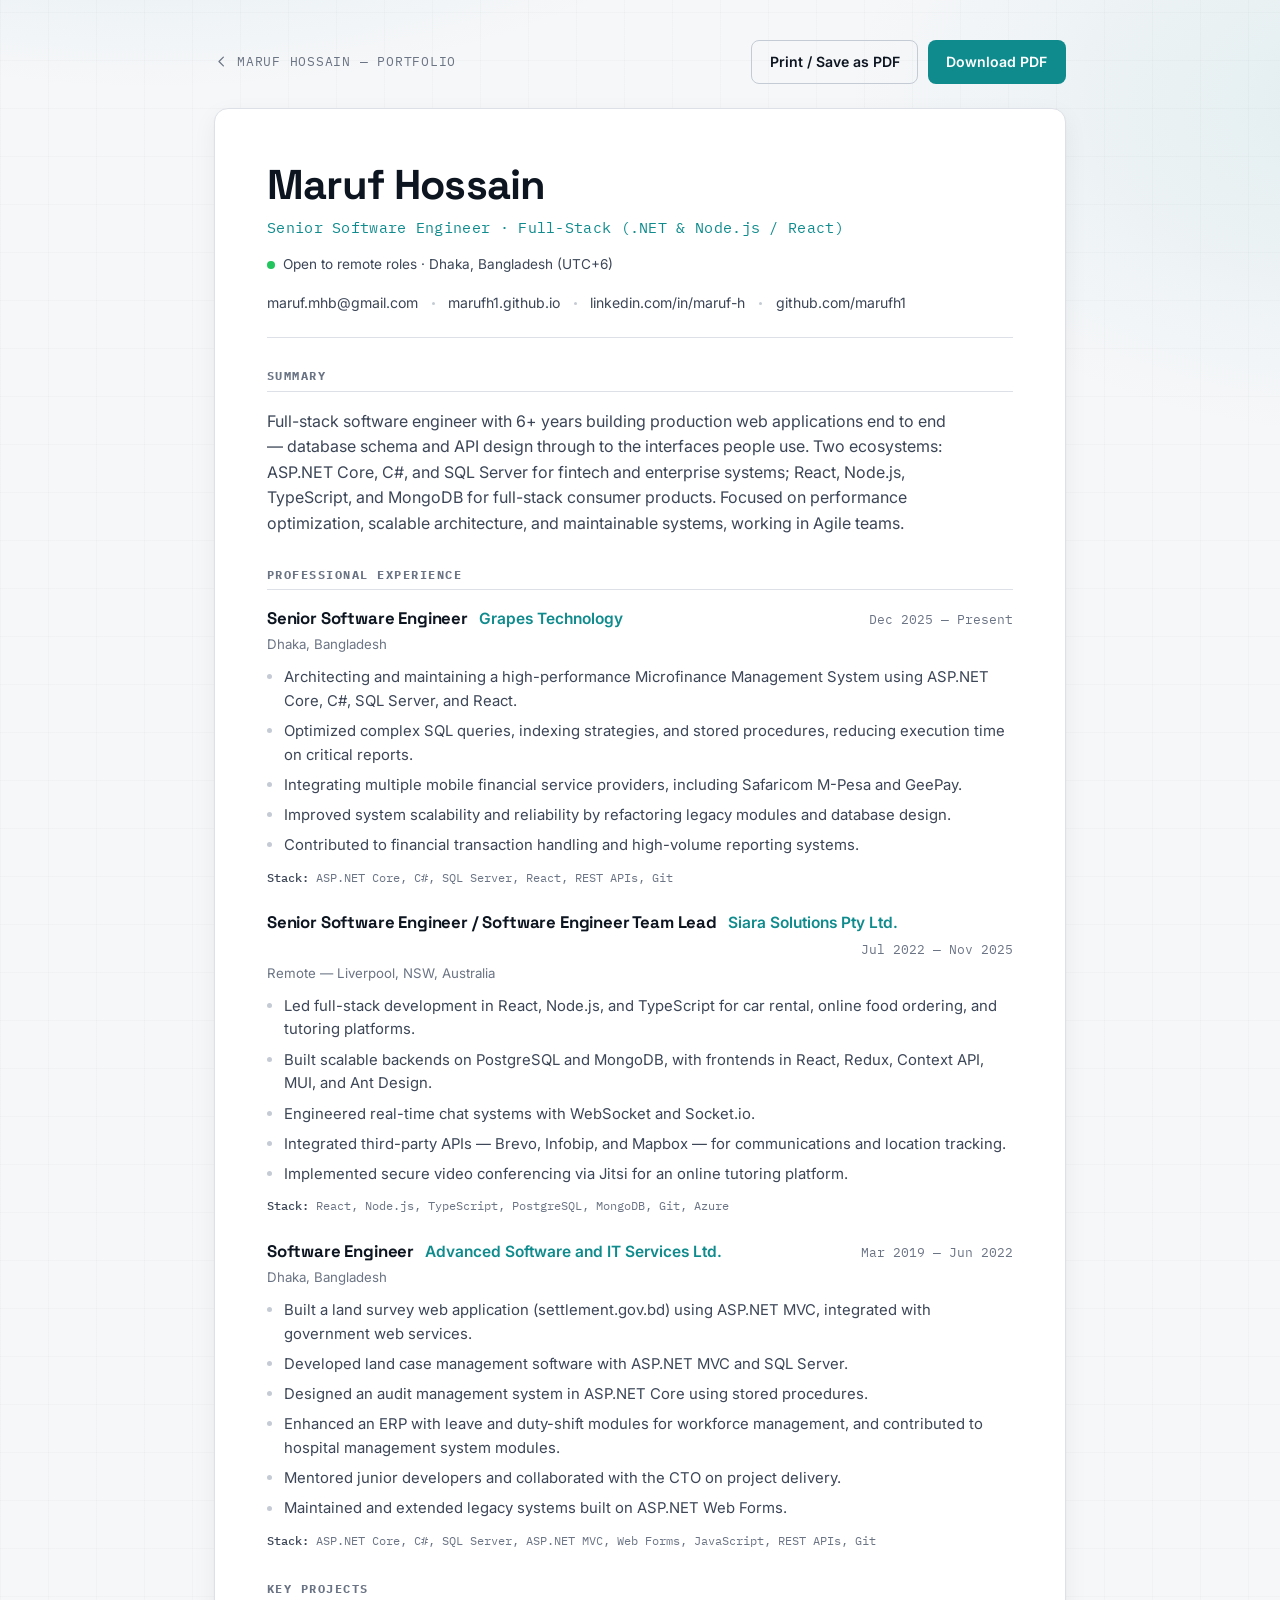
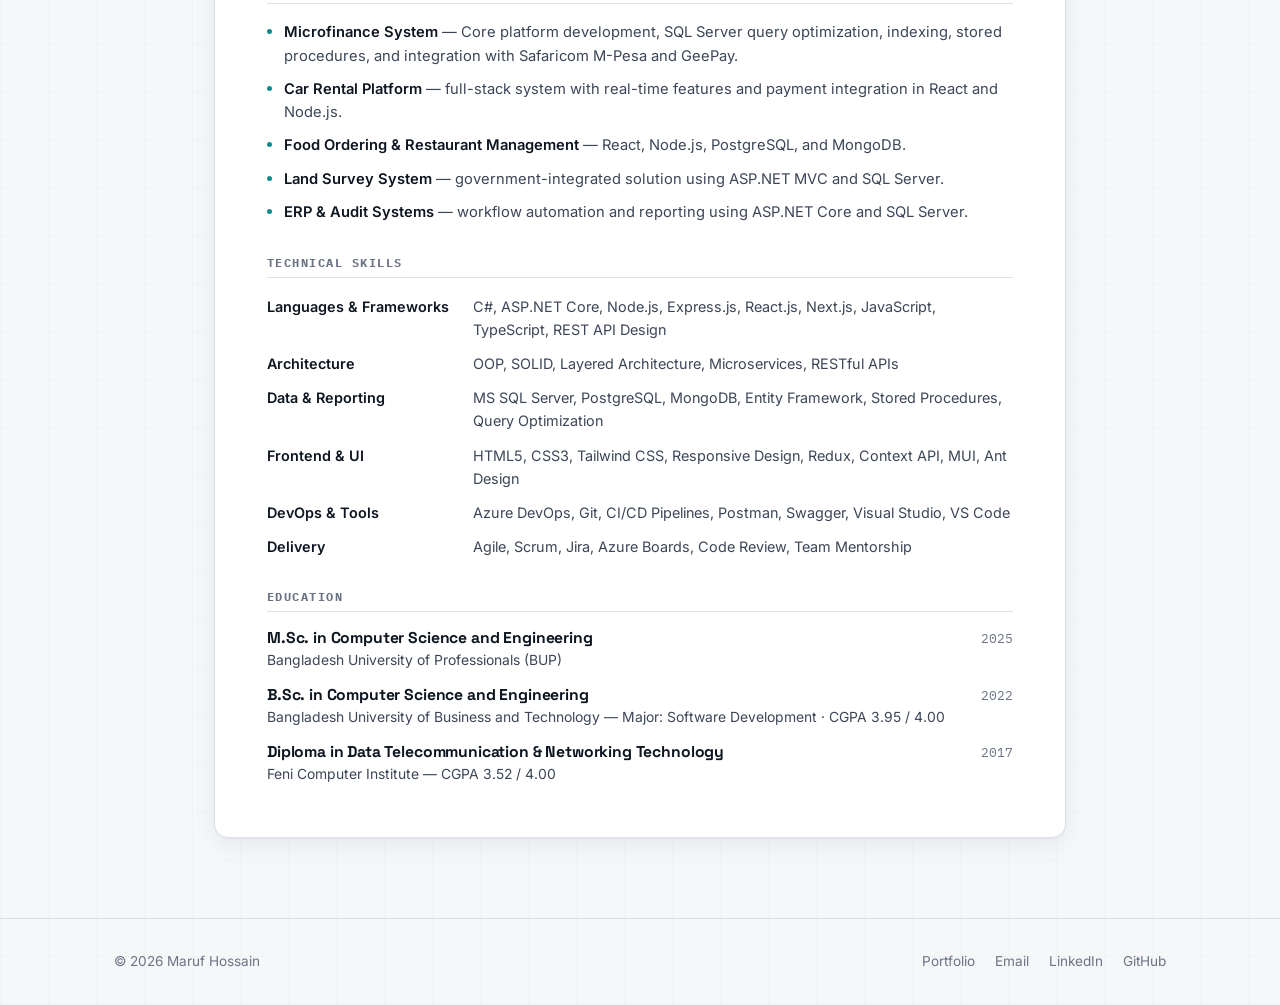
==== commit 73deff80: "ok" ====
--- a/resume/index.html
+++ b/resume/index.html
@@ -56,9 +56,9 @@
           "@type": "Person",
           "@id": "https://marufh1.github.io/#person",
           "name": "Maruf Hossain",
-          "jobTitle": "Sr. Software Engineer",
+          "jobTitle": "Senior Software Engineer",
           "url": "https://marufh1.github.io/",
-          "image": "https://marufh1.github.io/assets/img/maruf-hossain.png",
+          "image": "https://marufh1.github.io/assets/img/maruf-hossain.jpg",
           "email": "mailto:maruf.mhb@gmail.com",
           "address": { "@type": "PostalAddress", "addressLocality": "Dhaka", "addressCountry": "BD" },
           "sameAs": ["https://www.linkedin.com/in/maruf-h", "https://github.com/marufh1"],
@@ -113,7 +113,7 @@
       <article class="resume-doc" id="doc">
         <header class="doc-head">
           <h1>Maruf Hossain</h1>
-          <div class="doc-role">Sr. Software Engineer · Full-Stack (.NET &amp; Node.js / React)</div>
+          <div class="doc-role">Senior Software Engineer · Full-Stack (.NET &amp; Node.js / React)</div>
           <div class="doc-status">
             <span class="live-dot" aria-hidden="true"></span> Open to remote roles · Dhaka, Bangladesh (UTC+6)
           </div>
@@ -145,7 +145,7 @@
 
           <div class="job">
             <div class="job-head">
-              <h3>Sr. Software Engineer</h3>
+              <h3>Senior Software Engineer</h3>
               <span class="at">Grapes Technology</span>
               <span class="period">Dec 2025 — Present</span>
             </div>
@@ -168,7 +168,7 @@
 
           <div class="job">
             <div class="job-head">
-              <h3>Sr. Software Engineer / Software Engineer Team Lead</h3>
+              <h3>Senior Software Engineer / Software Engineer Team Lead</h3>
               <span class="at">Siara Solutions Pty Ltd.</span>
               <span class="period">Jul 2022 — Nov 2025</span>
             </div>
--- a/assets/css/styles.css
+++ b/assets/css/styles.css
@@ -308,10 +308,17 @@
   font-size: 0.85rem;
 }
 
+/* The header runs wider than the content column so six numbered links,
+   the theme toggle and Résumé fit on one line; the indices drop out at
+   mid widths before the menu collapses into the toggle at 980px. */
+.site-header .container { max-width: 1260px; }
 .nav-links {
   display: flex;
   align-items: center;
-  gap: 2rem;
+  gap: clamp(1.1rem, 1.9vw, 2rem);
+}
+@media (min-width: 981px) and (max-width: 1199px) {
+  .nav-index { display: none; }
 }
 .nav-links a {
   display: inline-flex;
@@ -401,7 +408,7 @@
 }
 .menu-toggle svg { width: 20px; height: 20px; }
 
-@media (max-width: 860px) {
+@media (max-width: 980px) {
   .nav-links {
     position: fixed;
     inset: 68px 0 0 0;
@@ -732,6 +739,220 @@
 .work-details[open] summary::after { content: "\2212"; }
 .work-details p { margin-top: 0.8rem; color: var(--ink-soft); font-size: 0.92rem; }
 
+/* ---------- Independent products ---------- */
+/* One wide showcase per product: a browser-framed desktop screenshot with a
+   phone screenshot overlapping its corner, set on a stage tinted with the
+   product's own brand colours, beside the write-up. Media and copy swap
+   sides on every other product so the section doesn't read as a repeated
+   template. --brand / --brand-2 / --brand-ink are set per product. */
+.product--jogan    { --brand: #c2602f; --brand-2: #e46f92; --brand-ink: #ffffff; }
+.product--khujenao { --brand: #b5d13f; --brand-2: #2f5a50; --brand-ink: #1b2a26; }
+
+.product-list { display: flex; flex-direction: column; gap: clamp(4rem, 8vw, 6.5rem); }
+.product {
+  display: grid;
+  grid-template-columns: minmax(0, 1.08fr) minmax(0, 1fr);
+  gap: clamp(2rem, 4.5vw, 3.75rem);
+  align-items: start;
+}
+.product:nth-child(even) .product-media { order: 2; }
+@media (max-width: 900px) {
+  .product { grid-template-columns: 1fr; }
+  .product:nth-child(even) .product-media { order: 0; }
+}
+
+.product-media { display: flex; flex-direction: column; gap: clamp(1.5rem, 3vw, 2.25rem); }
+.product-media figure { margin: 0; }
+.product-stage {
+  position: relative;
+  padding: clamp(1.1rem, 2.6vw, 1.75rem) clamp(3.25rem, 8vw, 5.25rem) clamp(3rem, 7vw, 4.5rem) clamp(1.1rem, 2.6vw, 1.75rem);
+  border: 1px solid var(--border);
+  border-radius: calc(var(--radius) + 6px);
+  background:
+    radial-gradient(color-mix(in srgb, var(--ink) 9%, transparent) 1px, transparent 1.6px) 0 0 / 18px 18px,
+    radial-gradient(120% 90% at 0% 0%, color-mix(in srgb, var(--brand) 34%, transparent), transparent 62%),
+    radial-gradient(100% 90% at 100% 100%, color-mix(in srgb, var(--brand-2) 30%, transparent), transparent 66%),
+    var(--bg-raised);
+  box-shadow: var(--shadow);
+  overflow: hidden;
+}
+.device-browser {
+  position: relative;
+  border: 1px solid var(--border-strong);
+  border-radius: var(--radius);
+  overflow: hidden;
+  background: var(--bg-raised);
+  box-shadow: 0 2px 4px rgba(13, 21, 32, 0.06), 0 22px 48px rgba(13, 21, 32, 0.18);
+  transition: transform 0.35s ease;
+}
+.product:hover .device-browser { transform: translateY(-4px); }
+.browser-bar {
+  display: flex;
+  align-items: center;
+  gap: 0.35rem;
+  padding: 0.55rem 0.8rem;
+  background: var(--bg-sunken);
+  border-bottom: 1px solid var(--border);
+}
+.browser-bar > span:not(.browser-url) {
+  width: 9px; height: 9px;
+  border-radius: 50%;
+  background: var(--border-strong);
+}
+.browser-bar > span:nth-child(1) { background: #ff5f57; }
+.browser-bar > span:nth-child(2) { background: #febc2e; }
+.browser-bar > span:nth-child(3) { background: #28c840; }
+.browser-url {
+  margin-left: 0.6rem;
+  flex: 1;
+  min-width: 0;
+  overflow: hidden;
+  text-overflow: ellipsis;
+  white-space: nowrap;
+  font-family: var(--font-mono);
+  font-size: 0.72rem;
+  color: var(--ink-faint);
+  background: var(--bg-raised);
+  border: 1px solid var(--border);
+  border-radius: 999px;
+  padding: 0.15rem 0.7rem;
+}
+.device-browser img { width: 100%; height: auto; }
+.device-phone {
+  position: absolute;
+  right: clamp(0.75rem, 2vw, 1.25rem);
+  bottom: clamp(0.75rem, 2vw, 1.25rem);
+  width: clamp(92px, 26%, 160px);
+  padding: 5px;
+  border-radius: 22px;
+  background: #0b0f14;
+  box-shadow: 0 24px 48px rgba(13, 21, 32, 0.35), 0 0 0 1px rgba(255, 255, 255, 0.08);
+  transition: transform 0.35s ease;
+}
+.product:hover .device-phone { transform: translateY(-8px) rotate(-1.5deg); }
+.device-phone img { width: 100%; height: auto; border-radius: 17px; }
+@media (prefers-reduced-motion: reduce) {
+  .product:hover .device-browser, .product:hover .device-phone { transform: none; }
+}
+
+.product-extra img {
+  width: 100%;
+  height: auto;
+  border-radius: var(--radius-sm);
+  border: 1px solid var(--border);
+  box-shadow: var(--shadow);
+}
+.product-extra figcaption {
+  margin-top: 0.7rem;
+  padding-left: 0.8rem;
+  border-left: 2px solid var(--brand);
+  font-size: 0.85rem;
+  color: var(--ink-faint);
+}
+
+.product-body { display: flex; flex-direction: column; gap: 1.25rem; }
+.product-top { display: flex; align-items: center; flex-wrap: wrap; gap: 0.6rem 0.8rem; }
+.product-logo {
+  flex: none;
+  width: 42px; height: 42px;
+  border-radius: 12px;
+  display: grid;
+  place-items: center;
+  font-family: var(--font-head);
+  font-weight: 700;
+  font-size: 1.25rem;
+  color: var(--brand-ink);
+  background: linear-gradient(140deg, var(--brand), color-mix(in srgb, var(--brand) 70%, var(--brand-2)));
+  box-shadow: 0 6px 16px color-mix(in srgb, var(--brand) 35%, transparent);
+}
+.product-top h3 { font-size: clamp(1.5rem, 2.4vw, 1.85rem); margin-right: auto; }
+.product-alias { font-size: 0.55em; font-weight: 500; color: var(--ink-faint); }
+.product-status {
+  display: inline-flex;
+  align-items: center;
+  gap: 0.4rem;
+  font-family: var(--font-mono);
+  font-size: 0.72rem;
+  text-transform: uppercase;
+  letter-spacing: 0.05em;
+  color: var(--ink-soft);
+}
+.product-pitch { font-size: 1.08rem; color: var(--ink-soft); }
+
+.product-points { display: flex; flex-direction: column; gap: 0.55rem; }
+.product-points li {
+  position: relative;
+  padding-left: 1.1rem;
+  color: var(--ink-soft);
+  font-size: 0.95rem;
+}
+.product-points li::before {
+  content: "";
+  position: absolute;
+  left: 0; top: 0.62em;
+  width: 5px; height: 5px;
+  background: var(--accent);
+  border-radius: 50%;
+}
+.product-points b { color: var(--ink); font-weight: 600; }
+.product-points code, .product-body .work-details code { font-family: var(--font-mono); font-size: 0.85em; }
+
+/* Tech stack spans the full width under each product as a spec sheet:
+   five layers side by side on desktop, three across on tablets, and
+   label-beside-tags rows on phones. */
+.product-stack {
+  grid-column: 1 / -1;
+  order: 3;
+  margin: 0;
+  display: grid;
+  grid-template-columns: repeat(5, minmax(0, 1fr));
+  border: 1px solid var(--border);
+  border-radius: var(--radius);
+  background: var(--bg-raised);
+  box-shadow: var(--shadow);
+  overflow: hidden;
+}
+.product-stack > div { padding: 1rem 1.1rem 1.1rem; }
+.product-stack > div + div { border-left: 1px solid var(--border); }
+.product-stack dt {
+  display: flex;
+  align-items: center;
+  gap: 0.45rem;
+  margin-bottom: 0.7rem;
+  font-family: var(--font-mono);
+  font-size: 0.7rem;
+  text-transform: uppercase;
+  letter-spacing: 0.06em;
+  color: var(--ink-faint);
+}
+.product-stack dt svg { width: 14px; height: 14px; flex: none; color: var(--accent); }
+.product-stack dd { margin: 0; display: flex; flex-wrap: wrap; gap: 0.4rem; }
+.product-stack .tech-tag { font-size: 0.74rem; }
+@media (max-width: 1060px) {
+  .product-stack { grid-template-columns: repeat(3, minmax(0, 1fr)); }
+  .product-stack > div { border-left: 0 !important; border-top: 1px solid var(--border); }
+  .product-stack > div:nth-child(-n+3) { border-top: 0; }
+  .product-stack > div:not(:nth-child(3n+1)) { border-left: 1px solid var(--border) !important; }
+}
+@media (max-width: 700px) {
+  .product-stack { grid-template-columns: 1fr; }
+  .product-stack > div {
+    display: grid;
+    grid-template-columns: 7rem minmax(0, 1fr);
+    gap: 0.75rem;
+    border-left: 0 !important;
+    border-top: 1px solid var(--border);
+  }
+  .product-stack > div:first-child { border-top: 0; }
+  .product-stack dt { margin: 0; padding-top: 0.3rem; }
+}
+@media (max-width: 420px) {
+  .product-stack > div { grid-template-columns: 1fr; gap: 0.5rem; }
+  .product-stack dt { padding-top: 0; }
+}
+.product-actions { display: flex; flex-wrap: wrap; gap: 0.75rem; }
+.product-body .work-details { margin-top: 0; }
+
 /* ---------- Skills ---------- */
 /* Explicit column counts (not auto-fit) because there are exactly 5 skill
    cards: auto-fit's column count depends on viewport width and, at some
